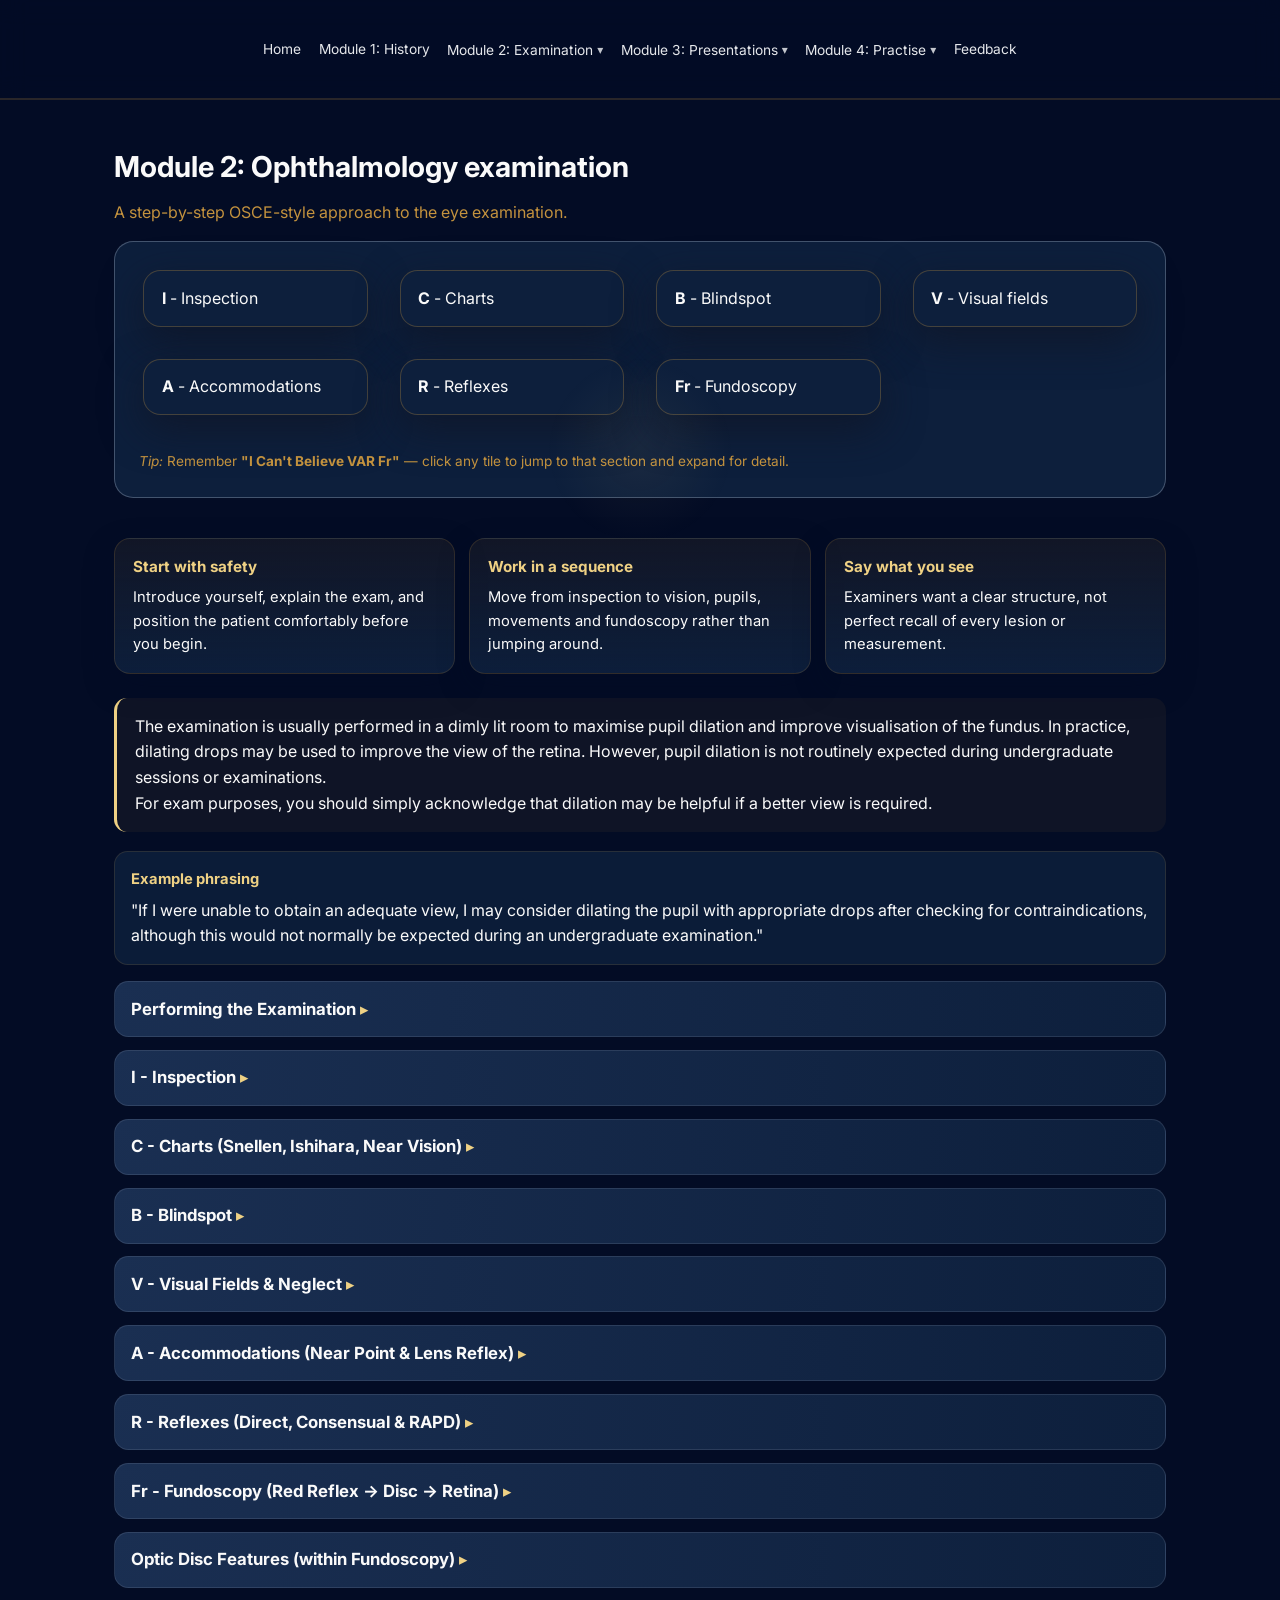
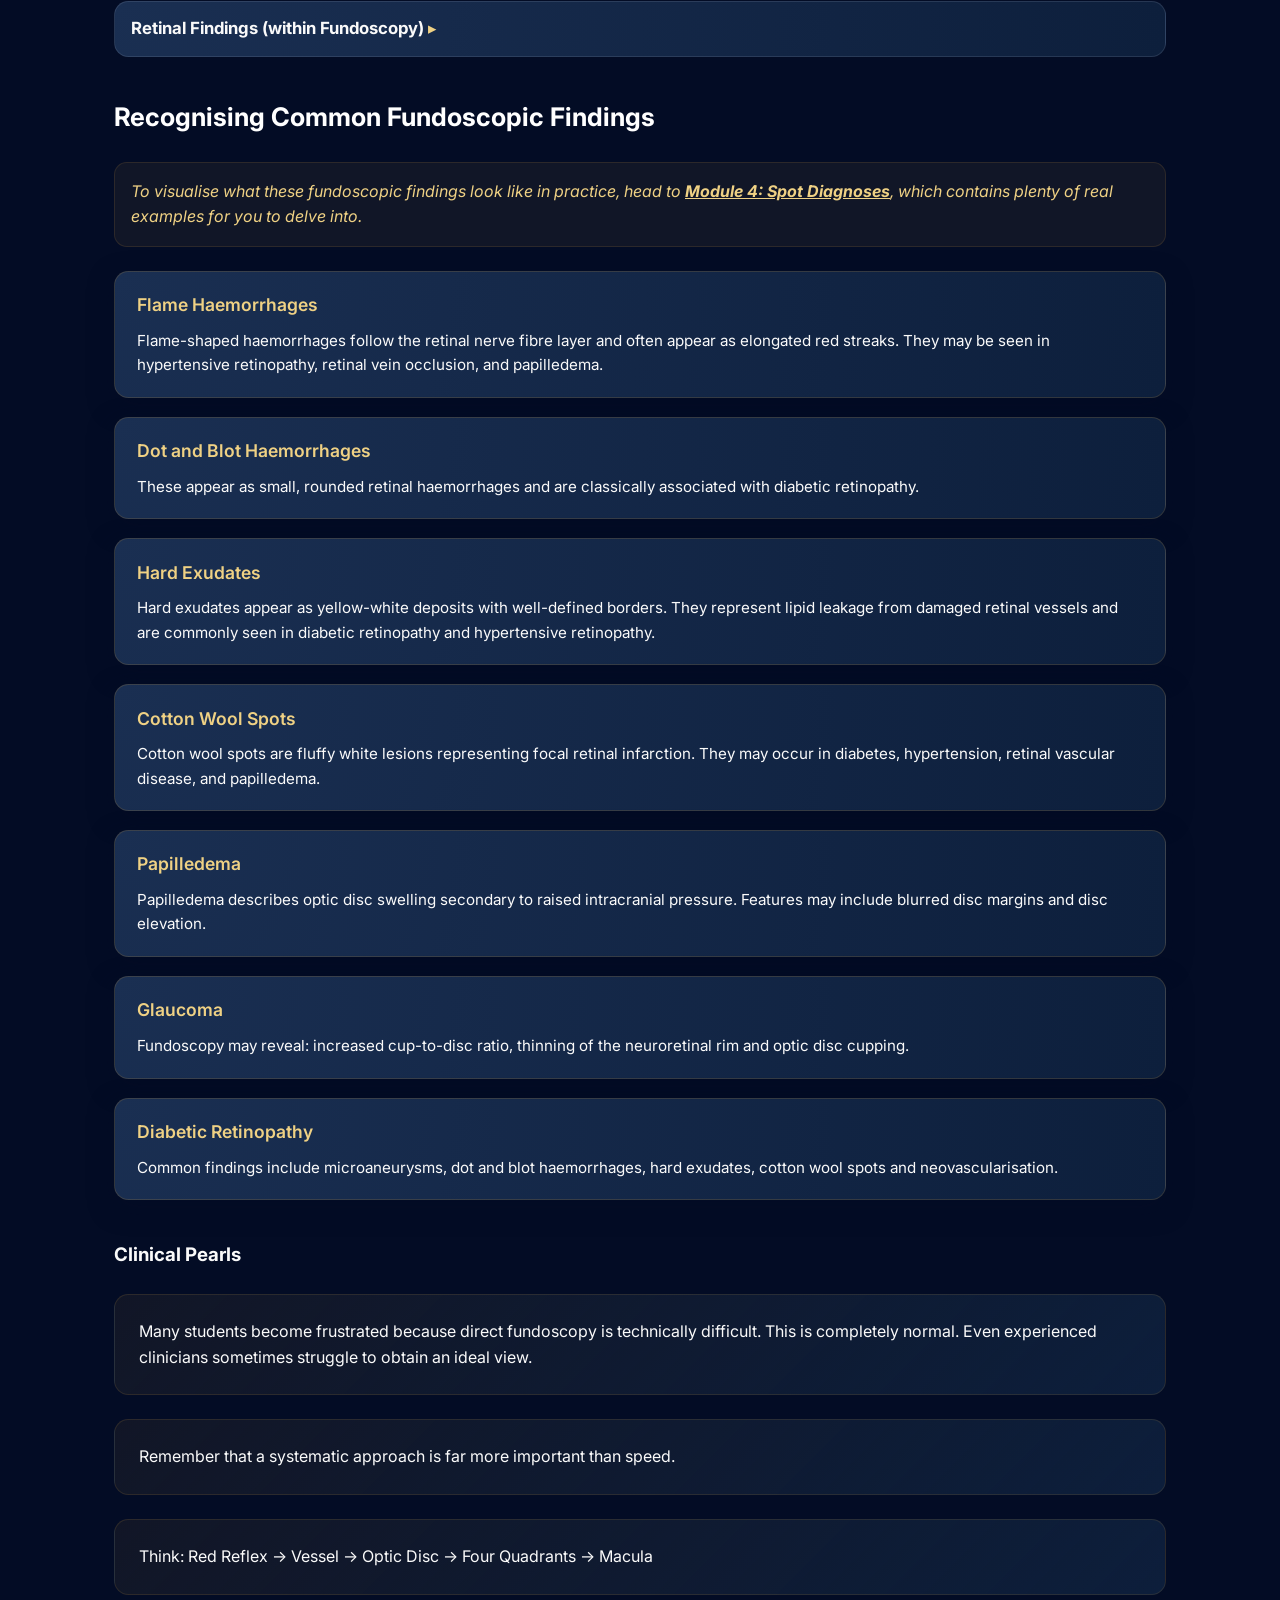
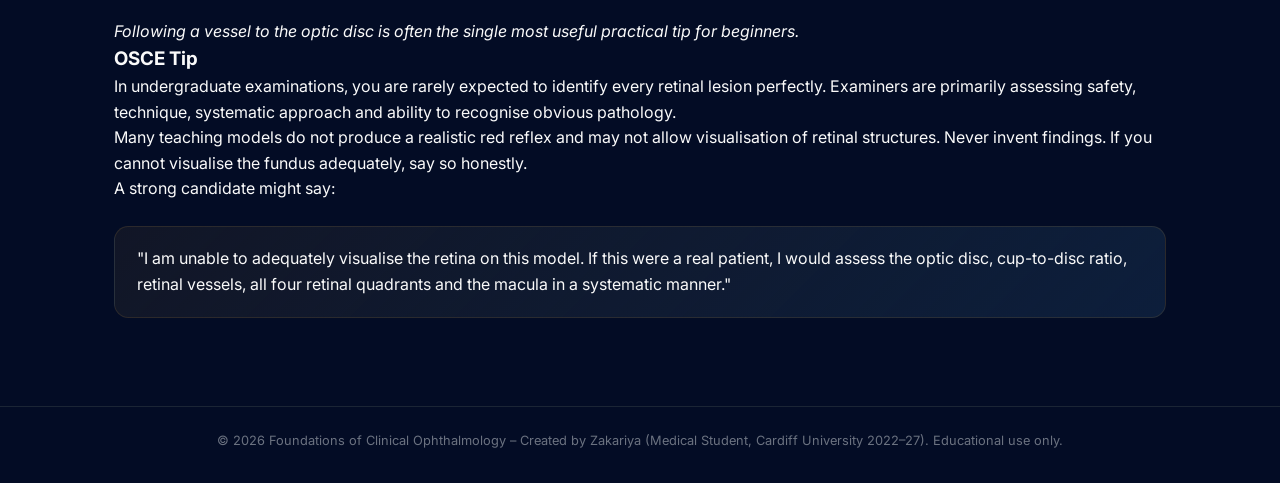
==== module2-exam.html @ b59495ae "Update website" ====
<!DOCTYPE html>
<html lang="en">
<head>
  <meta charset="UTF-8" />
  <meta name="viewport" content="width=device-width, initial-scale=1.0" />
  <title>Module 2: Examination</title>
  <link rel="stylesheet" href="style.css" />
  <link rel="preconnect" href="https://fonts.googleapis.com">
  <link rel="preconnect" href="https://fonts.gstatic.com" crossorigin>
  <link href="https://fonts.googleapis.com/css2?family=Inter:wght@300;400;600;700&family=Playfair+Display:wght@600;700&display=swap" rel="stylesheet">
</head>
<body data-progress-module="exam">
  <header class="top-nav">
    <a class="logo" href="index.html">
      <img src="Images/logo.png" alt="OphthoLearn Logo">
      <span class="logo-text">The Clinical Foundations of Ophthalmology</span>
    </a>
    <nav class="primary-nav" aria-label="Primary">
      <a class="nav-link" href="index.html">Home</a>
      <a class="nav-link" href="module1-history.html">Module 1: History</a>
      <div class="nav-item dropdown">
        <a class="nav-link" href="module2-exam.html">Module 2: Examination <span class="nav-caret">▾</span></a>
        <div class="dropdown-menu" role="menu">
          <a class="dropdown-link" href="module2-exam.html">Eye examination overview</a>
          <a class="dropdown-link" href="module2-mock.html">Mock station</a>
          <a class="dropdown-link" href="module2-fundoscopy.html">How to use fundoscopy</a>
        </div>
      </div>
      <div class="nav-item dropdown">
        <a class="nav-link" href="module3-common.html">Module 3: Presentations <span class="nav-caret">▾</span></a>
        <div class="dropdown-menu" role="menu">
          <a class="dropdown-link" href="module3-common.html">Common conditions</a>
          <a class="dropdown-link" href="module3-emergency.html">Emergency conditions</a>
        </div>
      </div>
      <div class="nav-item dropdown dropdown-right">
        <a class="nav-link" href="module4-spot.html">Module 4: Practise <span class="nav-caret">▾</span></a>
        <div class="dropdown-menu" role="menu">
          <a class="dropdown-link" href="module4-spot.html">Spot diagnosis</a>
          <a class="dropdown-link" href="module4-sba.html">SBA questions</a>
        </div>
      </div>
      <a class="nav-link" href="feedback.html">Feedback</a>
    </nav>
  </header>
  <main>
    <section class="section" id="module2-exam">
      <h2>Module 2: Ophthalmology examination</h2>
      <p class="section-intro">A step-by-step OSCE-style approach to the eye examination.</p>
      <div class="module-viewer">
        <div class="card-grid">
          <a class="module-tab" href="#inspection"><strong>I</strong> - Inspection</a>
          <a class="module-tab" href="#charts"><strong>C</strong> - Charts</a>
          <a class="module-tab" href="#blindspot"><strong>B</strong> - Blindspot</a>
          <a class="module-tab" href="#visual-fields"><strong>V</strong> - Visual fields</a>
          <a class="module-tab" href="#accommodations"><strong>A</strong> - Accommodations</a>
          <a class="module-tab" href="#reflexes"><strong>R</strong> - Reflexes</a>
          <a class="module-tab" href="#fundoscopy"><strong>Fr</strong> - Fundoscopy</a>
        </div>
        <p class="small-note"><em>Tip:</em> Remember <strong>"I Can't Believe VAR Fr"</strong> — click any tile to jump to that section and expand for detail.</p>
      </div>
      <article class="exam-detailed">
        <div class="exam-summary-grid">
          <div class="exam-summary-card">
            <h4>Start with safety</h4>
            <p>Introduce yourself, explain the exam, and position the patient comfortably before you begin.</p>
          </div>
          <div class="exam-summary-card">
            <h4>Work in a sequence</h4>
            <p>Move from inspection to vision, pupils, movements and fundoscopy rather than jumping around.</p>
          </div>
          <div class="exam-summary-card">
            <h4>Say what you see</h4>
            <p>Examiners want a clear structure, not perfect recall of every lesion or measurement.</p>
          </div>
        </div>

        <div class="exam-lead">
          <p>The examination is usually performed in a dimly lit room to maximise pupil dilation and improve visualisation of the fundus. In practice, dilating drops may be used to improve the view of the retina. However, pupil dilation is not routinely expected during undergraduate sessions or examinations.</p>
          <p>For exam purposes, you should simply acknowledge that dilation may be helpful if a better view is required.</p>
        </div>

        <div class="exam-callout">
          <h4>Example phrasing</h4>
        <blockquote>"If I were unable to obtain an adequate view, I may consider dilating the pupil with appropriate drops after checking for contraindications, although this would not normally be expected during an undergraduate examination."</blockquote>
        </div>

        <div id="performing" class="accordion-item">
          <div class="accordion-header"><h3>Performing the Examination <span class="accordion-icon">▸</span></h3></div>
          <div class="accordion-body">
            <div class="exam-callout">
              <h4>Positioning</h4>
              <p>When examining the patient's right eye, hold the ophthalmoscope in your right hand and look through it using your right eye. Likewise, when examining the patient's left eye, use your left hand and left eye. Set lens to 0.</p>
            </div>
            <p>Begin by asking the patient to look at a distant target behind you and keep their gaze fixed there throughout the examination. Explain that you will place your thumb on their eyebrow so you do not bump into one another. Approach at arm's distance, at a 15 degree angle from the patient's temporal side.</p>
            <div class="exam-callout">
              <h4>Finding the fundus</h4>
              <p>Initially, identify the red reflex and move slowly towards the eye while maintaining it.</p>
            </div>
            <p>Note that on many models the red reflex is not visible, but often examiners will ask you to continue as if it has been found.</p>
            <ul>
              <li>Identify a retinal vessel first, rather than searching randomly.</li>
              <li>Follow the vessel back until you reach the optic disc.</li>
              <li>Use the vessel as a guide to keep the examination systematic.</li>
            </ul>
          </div>
        </div>

        <div id="inspection" class="accordion-item">
          <div class="accordion-header"><h3><strong>I</strong> - Inspection <span class="accordion-icon">▸</span></h3></div>
          <div class="accordion-body">
            <p>Careful external inspection often gives immediate diagnostic clues. Record laterality and whether findings are acute or chronic.</p>
            <div class="exam-callout">
              <h4>Look for</h4>
              <ul>
                <li>Ptosis or asymmetry of the lids</li>
                <li>Red eye or circumlimbal injection</li>
                <li>Discharge, crusting or lid margin inflammation</li>
              </ul>
            </div>
            <ul>
              <li><strong>Ptosis:</strong> asymmetric lid droop — consider CN III palsy, myasthenia gravis (fatigable ptosis), or involutional/aponeurotic causes.</li>
              <li><strong>Red eye / injection:</strong> diffuse conjunctival injection suggests conjunctivitis; a ciliary flush or perilimbal injection points to keratitis or anterior uveitis.</li>
              <li><strong>Discharge & crusting:</strong> mucopurulent discharge commonly accompanies bacterial conjunctivitis; lash crusting and lid margin inflammation suggest blepharitis.</li>
              <li><strong>Proptosis or globe prominence:</strong> thyroid eye disease, orbital cellulitis, or orbital masses; assess for restriction of eye movements.</li>
              <li><strong>Periorbital swelling / erythema:</strong> differentiate preseptal (localised, lids only) from orbital cellulitis (pain, proptosis, ophthalmoplegia, systemic features).</li>
              <li><strong>Lid lesions:</strong> stye (hordeolum), chalazion, ectropion/entropion, lid tumours — note location, tenderness, and fluctuation.</li>
              <li><strong>Other external signs:</strong> corneal opacity, corneal ulceration (look for focal whitening), entropion causing lashes rubbing the cornea.</li>
            </ul>
            <p><em>Tip:</em> Inspect with good lighting and ask the patient to look in primary gaze and in the direction of suspected abnormality. Photograph external findings if useful for referral.</p>
          </div>
        </div>

        <div id="charts" class="accordion-item">
          <div class="accordion-header"><h3><strong>C</strong> - Charts (Snellen, Ishihara, Near Vision) <span class="accordion-icon">▸</span></h3></div>
          <div class="accordion-body">
            <p><strong>Snellen Chart (distance acuity):</strong> Test each eye separately with habitual correction first, then without if needed. Record the line read (e.g., 6/6, 6/12) and note if a pinhole improves vision.</p>
            <div class="exam-callout">
              <h4>What to document</h4>
              <p>Line read, use of glasses, pinhole response and any severe vision loss terms such as count fingers or hand movement.</p>
            </div>
            <ul>
              <li>Use pinhole to distinguish refractive error from pathological causes; improvement suggests refractive problem.</li>
              <li>Document clearly: count fingers, hand motion, or perception of light (PL) for severe vision loss.</li>
            </ul>
            <p><strong>Ishihara Cards (colour vision):</strong> Brief screening test for red-green colour blindness. Patient reads numbers in colour plates.</p>
            <p><strong>Near Vision (newspaper / Jaeger chart):</strong> Test with patient's reading glasses if worn. Offer a newspaper or dedicated near vision card. Record the smallest line clearly read.</p>
            <p><em>Tip:</em> Always state which correction was used. Document acuity for both corrected and uncorrected vision if significantly different.</p>
          </div>
        </div>

        <div id="blindspot" class="accordion-item">
          <div class="accordion-header"><h3><strong>B</strong> - Blindspot <span class="accordion-icon">▸</span></h3></div>
          <div class="accordion-body">
            <p>Optional detailed mapping. Most exams do not require formal blindspot assessment; visual field confrontation is usually sufficient.</p>
          </div>
        </div>

        <div id="visual-fields" class="accordion-item">
          <div class="accordion-header"><h3><strong>V</strong> - Visual Fields & Neglect <span class="accordion-icon">▸</span></h3></div>
          <div class="accordion-body">
            <p>Confrontation testing screens for peripheral field defects. Compare each quadrant between your field and the patient's, asking them to count fingers or describe movement in each area.</p>
            <ul>
              <li>Test all four quadrants (superior/inferior × nasal/temporal).</li>
              <li>Screen for hemianopia (loss of one half of field), quadrantanopia, and central field defects.</li>
              <li>Assess for neglect: patient may fail to acknowledge stimuli on one side despite intact field.</li>
            </ul>
            <p><em>Tip:</em> Use your own visual field as reference; move your examining finger slowly into the patient's field from the periphery and ask when they first see movement.</p>
          </div>
        </div>

        <div id="accommodations" class="accordion-item">
          <div class="accordion-header"><h3><strong>A</strong> - Accommodations (Near Point & Lens Reflex) <span class="accordion-icon">▸</span></h3></div>
          <div class="accordion-body">
            <p>Test the patient's ability to focus on near objects (accommodation) and observe for associated pupil constriction and convergence.</p>
            <ul>
              <li>Ask patient to focus on your finger held at arm's length, then bring it slowly to the nose (~15 cm).</li>
              <li>Look for pupil constriction (normal) and inward eye movement (convergence).</li>
              <li>Loss of accommodation with preserved direct pupil response suggests Adie syndrome or diabetic neuropathy.</li>
            </ul>
            <p><em>Tip:</em> Accommodative amplitude decreases with age (presbyopia). This test is less critical in brief OSCE exams but worth mentioning for complete CN II/III assessment.</p>
          </div>
        </div>

        <div id="reflexes" class="accordion-item">
          <div class="accordion-header"><h3><strong>R</strong> - Reflexes (Direct, Consensual & RAPD) <span class="accordion-icon">▸</span></h3></div>
          <div class="accordion-body">
            <p>Inspect pupil size, symmetry, shape and reactivity in room light and dim conditions. Perform direct, consensual and swinging light tests (RAPD assessment).</p>
            <ul>
              <li><strong>Direct reflex:</strong> shine light into one eye; observe pupil constriction in that eye.</li>
              <li><strong>Consensual reflex:</strong> light in one eye causes pupil constriction in the other eye.</li>
              <li><strong>RAPD (swinging flashlight test):</strong> indicates asymmetric afferent pathway function (optic nerve or severe retinal disease on the affected side); the affected pupil dilates paradoxically when light swings to it.</li>
              <li><strong>Anisocoria:</strong> note whether asymmetry is greater in light or dark — helps differentiate parasympathetic vs sympathetic causes.</li>
            </ul>
            <p><em>Tip:</em> Perform RAPD assessment in a slightly dim room with a bright light source; a true RAPD is a critical red flag.</p>
          </div>
        </div>

        <div id="fundoscopy" class="accordion-item">
          <div class="accordion-header"><h3><strong>Fr</strong> - Fundoscopy (Red Reflex → Disc → Retina) <span class="accordion-icon">▸</span></h3></div>
          <div class="accordion-body">
            <p><strong>Red Reflex:</strong> The first step of fundoscopy. Shine the ophthalmoscope light at the pupil from arm's length (~30 cm away). Look for a bright red/orange reflex in both eyes. Absence or dimness suggests media opacity (cataract, corneal scar, vitreous haemorrhage) or retinal detachment.</p>
            <div class="exam-callout">
              <h4>Quick sequence</h4>
              <p>Red reflex, vessel, disc, macula and then the four retinal quadrants.</p>
            </div>
            <p>Once the red reflex is confirmed, slowly approach the eye and begin your systematic examination:</p>
            <ul>
              <li>Use your right eye to examine the patient's right eye (right hand with scope); left eye for left eye.</li>
              <li>Start at lens 0 and adjust as needed to focus the image.</li>
              <li>Follow a retinal vessel towards the optic disc — this is often easier than searching randomly.</li>
              <li>Systematically assess the disc, macula, and four retinal quadrants.</li>
            </ul>
            <p><em>Tip:</em> If you cannot visualise the fundus adequately, say so honestly — this is better than inventing findings.</p>
          </div>
        </div>

        <div id="optic-disc-detail" class="accordion-item">
          <div class="accordion-header"><h3>Optic Disc Features (within Fundoscopy) <span class="accordion-icon">▸</span></h3></div>
          <div class="accordion-body">
            <p>Please refer to the <a href="module2-fundoscopy.html" style="color: #efd184; text-decoration: underline;"><strong>How to use fundoscopy</strong></a> section for detailed information on assessing optic disc features including colour, margins, cup-to-disc ratio, swelling, and haemorrhages.</p>
          </div>
        </div>

        <div id="retina-detail" class="accordion-item">
          <div class="accordion-header"><h3>Retinal Findings (within Fundoscopy) <span class="accordion-icon">▸</span></h3></div>
          <div class="accordion-body">
            <p>Please refer to the <a href="module2-fundoscopy.html" style="color: #efd184; text-decoration: underline;"><strong>How to use fundoscopy</strong></a> section for detailed information on systematically assessing the four retinal quadrants and identifying retinal pathology including haemorrhages, exudates, cotton wool spots, and other findings.</p>
          </div>
        </div>



        <section class="findings-section">
          <h3>Recognising Common Fundoscopic Findings</h3>
          <p style="background: rgba(195, 146, 62, 0.08); border: 1px solid rgba(195, 146, 62, 0.15); border-radius: 0.8rem; padding: 1rem; margin-bottom: 1.5rem; color: #efd184; font-style: italic;">To visualise what these fundoscopic findings look like in practice, head to <a href="module4-spot.html" style="color: #efd184; text-decoration: underline;"><strong>Module 4: Spot Diagnoses</strong></a>, which contains plenty of real examples for you to delve into.</p>
          <div class="finding-item">
            <h4>Flame Haemorrhages</h4>
            <p>Flame-shaped haemorrhages follow the retinal nerve fibre layer and often appear as elongated red streaks. They may be seen in hypertensive retinopathy, retinal vein occlusion, and papilledema.</p>
          </div>

          <div class="finding-item">
            <h4>Dot and Blot Haemorrhages</h4>
            <p>These appear as small, rounded retinal haemorrhages and are classically associated with diabetic retinopathy.</p>
          </div>

          <div class="finding-item">
            <h4>Hard Exudates</h4>
            <p>Hard exudates appear as yellow-white deposits with well-defined borders. They represent lipid leakage from damaged retinal vessels and are commonly seen in diabetic retinopathy and hypertensive retinopathy.</p>
          </div>

          <div class="finding-item">
            <h4>Cotton Wool Spots</h4>
            <p>Cotton wool spots are fluffy white lesions representing focal retinal infarction. They may occur in diabetes, hypertension, retinal vascular disease, and papilledema.</p>
          </div>

          <div class="finding-item">
            <h4>Papilledema</h4>
            <p>Papilledema describes optic disc swelling secondary to raised intracranial pressure. Features may include blurred disc margins and disc elevation.</p>
          </div>

          <div class="finding-item">
            <h4>Glaucoma</h4>
            <p>Fundoscopy may reveal: increased cup-to-disc ratio, thinning of the neuroretinal rim and optic disc cupping.</p>
          </div>

          <div class="finding-item">
            <h4>Diabetic Retinopathy</h4>
            <p>Common findings include microaneurysms, dot and blot haemorrhages, hard exudates, cotton wool spots and neovascularisation.</p>
          </div>
        </section>

        <h3>Clinical Pearls</h3>
        <p>Many students become frustrated because direct fundoscopy is technically difficult. This is completely normal. Even experienced clinicians sometimes struggle to obtain an ideal view.</p>
        <p>Remember that a systematic approach is far more important than speed.</p>
        <p>Think: Red Reflex → Vessel → Optic Disc → Four Quadrants → Macula</p>
        <p><em>Following a vessel to the optic disc is often the single most useful practical tip for beginners.</em></p>

        <h3>OSCE Tip</h3>
        <p>In undergraduate examinations, you are rarely expected to identify every retinal lesion perfectly. Examiners are primarily assessing safety, technique, systematic approach and ability to recognise obvious pathology.</p>
        <p>Many teaching models do not produce a realistic red reflex and may not allow visualisation of retinal structures. Never invent findings. If you cannot visualise the fundus adequately, say so honestly.</p>
        <p>A strong candidate might say:</p>
        <blockquote>"I am unable to adequately visualise the retina on this model. If this were a real patient, I would assess the optic disc, cup-to-disc ratio, retinal vessels, all four retinal quadrants and the macula in a systematic manner."</blockquote>
      </article>
    </section>
  </main>
  <footer class="footer">
    <p>&copy; <span id="year"></span> Foundations of Clinical Ophthalmology – Created by Zakariya (Medical Student, Cardiff University 2022–27). Educational use only.</p>
  </footer>
  <script src="script.js"></script>
</body>
</html>
---- style.css ----
/* CSS variables for theming */
:root {
  --bg: #030c25;
  --text-main: #fafafa;
  --text-muted: #c3923e;
  --surface: #0d1f3c;
  --surface-alt: #1a2f52;
  --border-subtle: rgba(195, 146, 62, 0.15);
  --border-strong: rgba(195, 146, 62, 0.3);
  --accent: #c3923e;
  --accent-soft: #efd184;
  --accent-rgb: 195, 146, 62;
  --accent-soft-rgb: 239, 209, 132;
  --accent2: #bb8e47;
  --shadow-strong: 0 24px 60px rgba(3, 12, 37, 0.8);
}

/* Smooth scroll for nav links */
html {
  scroll-behavior: smooth;
}

/* Global styles */
* {
  box-sizing: border-box;
  margin: 0;
  padding: 0;
}

body {
  font-family: 'Inter', system-ui, -apple-system, BlinkMacSystemFont, sans-serif;
  background: var(--bg);
  color: var(--text-main);
  line-height: 1.6;
  transition: background-color 0.3s ease, color 0.3s ease;
}

/* Homepage full-screen background video */
body.home-page {
  position: relative;
  min-height: 100vh;
  background: #030c25;
}

.home-video-bg {
  position: fixed;
  inset: 0;
  width: 100%;
  height: 100%;
  object-fit: cover;
  pointer-events: none;
  z-index: 0;
}

.home-video-overlay {
  position: fixed;
  inset: 0;
  pointer-events: none;
  background: linear-gradient(180deg, rgba(3, 12, 37, 0.7) 0%, rgba(3, 12, 37, 0.78) 50%, rgba(3, 12, 37, 0.9) 100%);
  z-index: 1;
}

body.home-page main,
body.home-page .footer {
  position: relative;
  z-index: 2;
}

/* Layout */
main {
  max-width: 1100px;
  margin: 92px auto 24px;
  padding: 0 1.5rem 2.5rem;
  min-height: calc(100vh - 200px);
}

section.section h2 {
  margin-top: 12rem;
  margin-bottom: 0.6rem;
}

.hero h1 {
  margin-top: 6rem;
}

/* Per-page heading adjustments and fixed-header anchor offset
   Reduce top spacing slightly for Modules 1, 2 and 4 so headings
   sit more consistently, and ensure in-page links scroll below the
   fixed header using scroll-margin-top. */
#module1-history,
#module2-fundoscopy,
#module2-exam,
#module3-common,
#module3-emergency,
#module4-spot,
#module4-sba,
#module4-resources {
  scroll-margin-top: 120px;
}

#module3-common,
#module3-emergency {
  scroll-margin-top: 145px;
}

#module1-history h2,
#module2-fundoscopy h2,
#module2-exam h2,
#module3-common h2,
#module3-emergency h2,
#module4-spot h2,
#module4-sba h2,
#module4-resources h2 {
  margin-top: 9rem;
}

#module4-spot h2 {
  margin-top: 10.5rem;
}

#module3-common h2,
#module3-emergency h2 {
  margin-top: 9.5rem;
}

/* Top navigation */
.top-nav {
  position: fixed;
  top: 0;
  left: 0;
  right: 0;
  min-height: 100px;
  background: rgba(3, 12, 37, 0.95);
  backdrop-filter: blur(12px);
  border-bottom: 2px solid rgba(195, 146, 62, 0.2);
  display: flex;
  align-items: center;
  justify-content: center;
  padding: 0 1.5rem;
  z-index: 10;
}

.top-nav .logo {
  display: none;
}

/* Keep the nav content on Home, but remove the visible top band */
body.home-page .top-nav {
  background: transparent;
  backdrop-filter: none;
  border-bottom: none;
}

.logo {
  display: flex;
  align-items: center;
  gap: 0.8rem;
  text-decoration: none;
  max-width: 44vw;
  overflow: hidden;
}

.logo img {
  height: 120px;
  width: auto;
  object-fit: contain;
  transition: filter 0.3s ease;
}

.logo-text {
  font-family: "Playfair Display", "Inter", system-ui, -apple-system, BlinkMacSystemFont, sans-serif;
  font-weight: 700;
  letter-spacing: 0.02em;
  text-transform: none;
  font-size: 1.45rem;
  color: #fafafa;
  text-overflow: ellipsis;
  white-space: nowrap;
}

.page-image {
  width: 100%;
  height: auto;
  display: block;
  object-fit: contain;
}

.image-grid {
  display: grid;
  grid-template-columns: repeat(auto-fit, minmax(220px, 1fr));
  gap: 1rem;
  margin-top: 1.1rem;
}

.image-card {
  background: var(--surface);
  border: 1px solid var(--border-strong);
  border-radius: 1.1rem;
  padding: 0.85rem;
  box-shadow: var(--shadow-strong);
}

.image-card img {
  width: 100%;
  height: auto;
  display: block;
  object-fit: contain;
  border-radius: 0.85rem;
}

.image-card figcaption {
  margin-top: 0.65rem;
  font-size: 0.92rem;
  color: var(--text-muted);
}

.logo:hover img {
  filter: brightness(1.1);
}

.logo:focus-visible {
  outline: 2px solid rgba(195, 146, 62, 0.8);
  outline-offset: 3px;
  border-radius: 0.6rem;
}

.primary-nav {
  display: flex;
  align-items: center;
  gap: 0.2rem;
  justify-content: center;
}

.nav-item {
  position: relative;
}

.nav-link {
  font-size: 0.86rem;
  color: #e5e7eb;
  text-decoration: none;
  position: relative;
  padding: 0.35rem 0.45rem;
  border-radius: 0.6rem;
  white-space: nowrap;
}

.nav-link::after {
  content: none;
}

.nav-link:hover::after {
  width: 0;
}

.nav-caret {
  font-size: 0.75rem;
  opacity: 0.85;
}

.dropdown-menu {
  display: none;
  position: absolute;
  top: 100%;
  left: 0;
  min-width: 260px;
  max-width: min(360px, calc(100vw - 24px));
  padding: 0.65rem 0.4rem 0.4rem;
  border-radius: 0.9rem;
  border: 1px solid rgba(195, 146, 62, 0.2);
  background: rgba(13, 31, 60, 0.98);
  box-shadow: var(--shadow-strong);
  z-index: 20;
}

.dropdown-right .dropdown-menu {
  left: auto;
  right: 0;
}

.dropdown-menu::before {
  content: "";
  position: absolute;
  top: -10px;
  left: 0;
  right: 0;
  height: 10px;
}

.nav-item.dropdown:hover .dropdown-menu,
.nav-item.dropdown:focus-within .dropdown-menu {
  display: block;
}

.dropdown-link {
  display: block;
  padding: 0.55rem 0.65rem;
  border-radius: 0.7rem;
  color: #e5e7eb;
  text-decoration: none;
  font-size: 0.9rem;
  white-space: normal;
}

.dropdown-link:hover {
  background: rgba(195, 146, 62, 0.15);
  color: #efd184;
}

/* Hero section */
.hero {
  margin-top: 4rem;
  display: grid;
  grid-template-columns: 1fr;
  gap: 2rem;
  align-items: stretch;
}

.hero-text {
  max-width: 780px;
  margin: 0 auto;
  text-align: center;
  padding-top: 1.75rem;
}

.hero-text h1 {
  font-family: "Playfair Display", "Inter", system-ui, -apple-system, BlinkMacSystemFont, sans-serif;
  font-size: 3rem;
  line-height: 1.1;
  margin-bottom: 1rem;
  font-weight: 700;
  letter-spacing: -0.015em;
  color: #ffffff;
}

.hero-text p {
  color: var(--text-muted);
  margin-bottom: 1.2rem;
}

/* spacing around hero button */
.hero-text .primary-btn {
  margin-top: 1rem;
  margin-bottom: 1rem;
}

.hero-cta {
  padding: 0.95rem 2.2rem;
  font-size: 1.08rem;
  font-weight: 700;
  letter-spacing: 0.015em;
  background: linear-gradient(135deg, #c3923e, #bb8e47);
  box-shadow: 0 20px 56px rgba(195, 146, 62, 0.4);
  color: #030c25;
}

.hero-cta:hover {
  transform: translateY(-2px);
  box-shadow: 0 28px 70px rgba(195, 146, 62, 0.5);
  background: linear-gradient(135deg, #efd184, #c3923e);
}

.hero-cta:active {
  transform: scale(0.98);
}

.small-note {
  font-size: 0.85rem;
  color: var(--text-muted);
}

.hero-card {
  background: radial-gradient(circle at top left, var(--surface-alt), var(--surface));
  border-radius: 1.5rem;
  padding: 1.5rem;
  border: 1px solid var(--border-subtle);
  box-shadow: var(--shadow-strong);
  transition: background-color 0.3s ease, border-color 0.3s ease, box-shadow 0.3s ease;
}

.hero-card h2 {
  font-size: 1.3rem;
  margin-bottom: 0.75rem;
}

.hero-card ul {
  list-style: disc;
  padding-left: 1.2rem;
  color: var(--text-main);
}

.history-hero {
  display: grid;
  grid-template-columns: 1fr;
  gap: 1rem;
  margin-top: 1.25rem;
}

.history-hero-card.history-highlight {
  grid-column: 1 / -1;
}

.history-hero-card,
.history-card {
  background: radial-gradient(circle at top left, var(--surface-alt), var(--surface));
  border: 1px solid var(--border-strong);
  border-radius: 1.1rem;
  padding: 1.1rem 1.2rem;
  box-shadow: var(--shadow-strong);
}

.history-highlight {
  background: linear-gradient(135deg, rgba(195, 146, 62, 0.18), rgba(13, 31, 60, 0.96));
}

/* Animations for engaging scrolling experience */
@keyframes fadeInUp {
  from {
    opacity: 0;
    transform: translateY(16px);
  }
  to {
    opacity: 1;
    transform: translateY(0);
  }
}

.history-grid {
  display: grid;
  grid-template-columns: 1fr;
  gap: 1rem;
  margin-top: 1rem;
}

.history-card {
  animation: fadeInUp 0.6s ease-out forwards;
  opacity: 0;
}

.history-card:nth-child(1) { animation-delay: 0.1s; }
.history-card:nth-child(2) { animation-delay: 0.2s; }
.history-card:nth-child(3) { animation-delay: 0.3s; }
.history-card:nth-child(4) { animation-delay: 0.4s; }
.history-card:nth-child(5) { animation-delay: 0.5s; }
.history-card:nth-child(6) { animation-delay: 0.6s; }
.history-card:nth-child(7) { animation-delay: 0.7s; }
.history-card:nth-child(8) { animation-delay: 0.8s; }
.history-card:nth-child(9) { animation-delay: 0.9s; }
.history-card:nth-child(10) { animation-delay: 1s; }

.history-hero-card {
  animation: fadeInUp 0.6s ease-out forwards;
}

.history-card h3,
.history-hero-card h3 {
  margin-bottom: 0.6rem;
}

.history-kicker {
  text-transform: uppercase;
  letter-spacing: 0.12em;
  font-size: 0.75rem;
  color: var(--accent-soft);
  margin-bottom: 0.5rem;
}

.history-card ul,
.history-hero-card ul {
  margin: 0.6rem 0 0.75rem 1.2rem;
}

.history-card li,
.history-hero-card li {
  margin-bottom: 0.4rem;
}

.history-card blockquote,
.history-hero-card blockquote {
  margin: 0.85rem 0;
  padding: 0.8rem 0.95rem;
  border-left: 3px solid var(--accent-soft);
  background: rgba(195, 146, 62, 0.12);
  border-radius: 0.5rem;
  color: var(--text-main);
}

.history-card:hover,
.history-hero-card:hover {
  transform: translateY(-2px);
  box-shadow: 0 32px 80px rgba(3, 12, 37, 0.9);
  border-color: rgba(195, 146, 62, 0.4);
  transition: all 0.3s ease-out;
}

/* Steps summary tiles */
.steps-tiles {
  margin-top: 1rem;
}

.steps-tiles .step-link {
  display: inline-block;
  padding: 0.6rem 1rem;
  border-radius: 0.8rem;
  background: rgba(195, 146, 62, 0.06);
  color: var(--accent-soft);
  text-decoration: none;
  font-weight: 600;
  transition: transform 0.18s ease, box-shadow 0.18s ease, background 0.18s;
  border: 1px solid transparent;
}

.steps-tiles .step-link:hover,
.steps-tiles .step-link:focus {
  transform: translateY(-6px);
  box-shadow: 0 18px 40px rgba(3,12,37,0.5);
  background: linear-gradient(135deg, rgba(195,146,62,0.12), rgba(13,31,60,0.96));
  border-color: rgba(195,146,62,0.18);
}

.steps-tiles .step-link:active {
  transform: translateY(-2px) scale(0.995);
}

/* Ensure target sections account for fixed header */
.history-card[id] {
  scroll-margin-top: 120px;
}

/* Subtle cursor-follow glow effect (applies across the full viewport)
   Implemented as a fixed ::before overlay on the body so it appears on every page
   without altering page layout. z-index set below header (header z-index:10). */
body.interactive-hover::before {
  content: "";
  position: fixed;
  inset: 0;
  pointer-events: none;
  --mx: 50%;
  --my: 50%;
  background: radial-gradient(circle at var(--mx) var(--my), rgba(239,209,132,0.06), transparent 12%);
  transition: background-position 0.12s linear, background 0.25s ease;
  z-index: 9;
}

/* Slight lift for tiles when cursor is near - uses transform for performance */
.steps-tiles .step-link {
  will-change: transform, box-shadow;
}

.history-card-accent {
  background: linear-gradient(180deg, rgba(195, 146, 62, 0.12), rgba(13, 31, 60, 0.96));
}

.history-summary {
  margin-top: 1rem;
}

.history-summary ul {
  columns: 2;
  column-gap: 1.5rem;
}

/* Buttons */
.primary-btn,
.outline-btn {
  border-radius: 999px;
  padding: 0.7rem 1.4rem;
  font-size: 0.95rem;
  border: 1px solid transparent;
  cursor: pointer;
  transition: transform 0.05s ease-out, box-shadow 0.1s ease-out, background 0.2s, border-color 0.2s, color 0.2s;
}

.primary-btn {
  background: linear-gradient(120deg, rgba(195, 146, 62, 0.9), rgba(187, 142, 71, 0.9));
  color: #030c25;
  font-weight: 600;
  box-shadow: 0 12px 30px rgba(195, 146, 62, 0.35);
}

.primary-btn:hover {
  transform: translateY(-1px);
  box-shadow: 0 16px 40px rgba(195, 146, 62, 0.45);
  background: linear-gradient(120deg, rgba(239, 209, 132, 0.95), rgba(195, 146, 62, 0.95));
}

.primary-btn:active,
.outline-btn:active {
  transform: scale(0.97);
}

.outline-btn {
  background: transparent;
  color: #efd184;
  border-color: rgba(195, 146, 62, 0.6);
}

.outline-btn:hover {
  background: rgba(195, 146, 62, 0.15);
  color: #fafafa;
}

/* Generic sections */
.section {
  margin-top: 3.5rem;
  scroll-margin-top: 88px;
}

.section h2 {
  font-size: 1.8rem;
  margin-bottom: 1rem;
}

.section-intro {
  color: var(--text-muted);
  margin-bottom: 1rem;
}

.subsection-title {
  margin-top: 2rem;
}

/* Cards grid */
.card-grid {
  display: grid;
  grid-template-columns: repeat(auto-fit, minmax(230px, 1fr));
  gap: 1.5rem;
  margin-bottom: 2rem;
}

/* Module 2: exam layout tweaks */
.exam-detailed {
  margin-top: 2.5rem;
}

.exam-summary-grid {
  display: grid;
  grid-template-columns: repeat(auto-fit, minmax(180px, 1fr));
  gap: 0.9rem;
  margin: 1.25rem 0 1.5rem;
}

.exam-summary-card {
  background: linear-gradient(180deg, rgba(195, 146, 62, 0.08), rgba(13, 31, 60, 0.96));
  border: 1px solid rgba(195, 146, 62, 0.18);
  border-radius: 1rem;
  padding: 1rem 1.1rem;
  box-shadow: 0 12px 30px rgba(3, 12, 37, 0.35);
}

.exam-summary-card h4 {
  font-size: 0.95rem;
  margin-bottom: 0.45rem;
  color: #efd184;
}

.exam-summary-card p {
  margin: 0;
  color: var(--text-main);
  font-size: 0.92rem;
}

.exam-lead {
  background: rgba(195, 146, 62, 0.06);
  border-left: 3px solid var(--accent-soft);
  padding: 1rem 1.1rem;
  border-radius: 0.8rem;
  margin: 1rem 0 1.2rem;
}

.exam-callout {
  background: rgba(13, 31, 60, 0.88);
  border: 1px solid rgba(195, 146, 62, 0.16);
  border-radius: 0.85rem;
  padding: 0.95rem 1rem;
  margin: 0.9rem 0 1rem;
}

.exam-callout h4 {
  font-size: 0.92rem;
  margin-bottom: 0.4rem;
  color: var(--accent-soft);
}

.exam-callout p,
.exam-callout ul {
  margin-bottom: 0;
}

/* Emergency conditions page */
#module3-emergency .tab-panel > ul,
#module3-emergency .exam-callout ul {
  list-style: disc;
  list-style-position: outside;
  padding-left: 1.25rem;
  margin-top: 0.7rem;
  margin-bottom: 1rem;
}

#module3-emergency .tab-panel > ul li,
#module3-emergency .exam-callout ul li {
  margin-bottom: 0.45rem;
}

#module3-emergency .tab-panel > ul,
#module3-emergency .exam-callout ul {
  display: block;
}

.module-viewer ol {
  list-style: none;
  padding-left: 0;
  margin: 0 0 1rem 0;
}

.module-viewer .module-tab {
  display: inline-block;
  padding: 0.9rem 1.1rem;
  margin: 0.25rem;
}

.exam-detailed {
  margin-top: 2.5rem;
}

.exam-detailed > p:nth-of-type(-n+3),
.exam-detailed > blockquote:first-of-type {
  background: linear-gradient(135deg, rgba(195, 146, 62, 0.08), rgba(13, 31, 60, 0.98));
  border: 1px solid rgba(195, 146, 62, 0.15);
  border-radius: 0.9rem;
  padding: 1.5rem;
  margin-top: 1.5rem;
  margin-bottom: 1.5rem;
}

.exam-detailed > blockquote {
  margin: 1.5rem 0 !important;
  padding: 1.2rem 1.4rem !important;
}

.exam-detailed ul {
  padding-left: 1.2rem;
  list-style-position: outside;
}

.exam-detailed ul li {
  margin-bottom: 0.45rem;
}

/* Findings section styling */
.findings-section {
  margin-top: 2.5rem;
  margin-bottom: 2.5rem;
}

.findings-section h3 {
  font-size: 1.6rem;
  margin-bottom: 1.5rem;
  color: #ffffff;
}

.finding-item {
  background: radial-gradient(circle at top left, var(--surface-alt), var(--surface));
  border: 1px solid rgba(195, 146, 62, 0.2);
  border-radius: 0.9rem;
  padding: 1.2rem 1.4rem;
  margin-bottom: 1.2rem;
  box-shadow: 0 8px 24px rgba(3, 12, 37, 0.6);
  transition: transform 0.2s ease, box-shadow 0.2s ease, border-color 0.2s ease;
}

.finding-item:hover {
  transform: translateY(-1px);
  box-shadow: 0 12px 32px rgba(195, 146, 62, 0.15);
  border-color: rgba(195, 146, 62, 0.35);
}

.finding-item h4 {
  color: #efd184;
  margin-bottom: 0.6rem;
  font-size: 1.1rem;
  font-weight: 600;
}

.finding-item p {
  margin: 0;
  color: #fafafa;
  font-size: 0.95rem;
  line-height: 1.6;
}

/* Accordion for detailed exam steps */
.accordion-item {
  background: radial-gradient(circle at top left, var(--surface-alt), var(--surface));
  border: 1px solid rgba(148, 163, 184, 0.18);
  border-radius: 0.9rem;
  margin-bottom: 0.8rem;
  overflow: hidden;
}

.accordion-header {
  display: flex;
  align-items: center;
  justify-content: space-between;
  padding: 0.85rem 1rem;
  cursor: pointer;
}

.accordion-header h3 {
  margin: 0;
  font-size: 1.05rem;
}

.accordion-icon {
  font-size: 1.05rem;
  color: var(--accent-soft);
}

.accordion-body {
  padding: 0 1rem 1rem 1rem;
  display: none;
}

.exam-detailed .accordion-body p + p,
.exam-detailed .accordion-body p + ul,
.exam-detailed .accordion-body ul + p,
.exam-detailed .accordion-body ul + ul {
  margin-top: 0.9rem;
}

.exam-detailed .accordion-body p,
.exam-detailed .accordion-body ul {
  margin-bottom: 0.85rem;
}

.exam-detailed .accordion-body ul {
  padding-left: 1.2rem;
}

.exam-detailed .accordion-body li {
  margin-bottom: 0.45rem;
}

.accordion-item.open .accordion-body {
  display: block;
}

.accordion-item.open .accordion-header {
  border-bottom: 1px solid rgba(195,146,62,0.06);
}

.card {
  background: var(--surface);
  border-radius: 1.2rem;
  padding: 1.3rem;
  border: 1px solid var(--border-strong);
  box-shadow: 0 14px 40px rgba(15, 23, 42, 0.9);
  transition: box-shadow 0.2s ease, transform 0.1s ease, background-color 0.3s ease, border-color 0.3s ease;
}

.card h3 {
  margin-bottom: 0.5rem;
}

.card p {
  color: var(--text-muted);
  margin-bottom: 1rem;
}

/* Landing-page module tabs */
.module-tabs {
  margin-top: 1.25rem;
  display: grid;
  grid-template-columns: repeat(2, minmax(0, 1fr));
  gap: 0.9rem;
}

.module-tab {
  display: block;
  text-decoration: none;
  color: inherit;
  background: var(--surface);
  border: 1px solid var(--border-strong);
  border-radius: 1.1rem;
  padding: 1.5rem 1.6rem;
  box-shadow: 0 14px 40px rgba(15, 23, 42, 0.9);
  transition: box-shadow 0.2s ease, transform 0.1s ease, border-color 0.2s ease;
  text-align: left;
}

.module-tab:hover {
  transform: translateY(-1px);
  box-shadow: 0 20px 45px rgba(195, 146, 62, 0.3);
  border-color: rgba(239, 209, 132, 0.8);
}

.module-tab:focus-visible {
  outline: 2px solid rgba(195, 146, 62, 0.8);
  outline-offset: 3px;
}

.module-tab-title {
  display: block;
  font-weight: 700;
  font-size: 1.1rem;
}

.module-tab-desc {
  display: block;
  margin-top: 0.3rem;
  font-size: 0.95rem;
  color: var(--text-muted);
}

/* Glow hover effect */
.card:hover {
  transform: translateY(-2px);
  box-shadow: 0 20px 45px rgba(195, 146, 62, 0.3);
  border-color: rgba(239, 209, 132, 0.7);
}

/* Module viewer */
.module-viewer {
  background: var(--surface);
  border-radius: 1.2rem;
  border: 1px solid rgba(148, 163, 184, 0.4);
  padding: 1.5rem;
  transition: background-color 0.3s ease, border-color 0.3s ease;
}

.module-viewer h3 {
  margin-bottom: 0.75rem;
}

/* Fundoscopy: feature cards for ophthalmoscope controls */
.fundoscope-section {
  display: grid;
  grid-template-columns: repeat(auto-fit, minmax(240px, 1fr));
  gap: 1rem;
  margin-top: 1rem;
}

.fundoscope-feature {
  background: radial-gradient(circle at top left, var(--surface-alt), var(--surface));
  border: 1px solid rgba(148, 163, 184, 0.12);
  border-radius: 0.8rem;
  padding: 1rem;
  box-shadow: 0 10px 28px rgba(3,12,37,0.6);
}

.fundoscope-feature h4 {
  margin: 0 0 0.5rem 0;
  font-size: 1rem;
  color: var(--accent-soft);
}

.fundoscope-feature p { margin: 0 0 0.55rem 0; color: var(--text-main); font-size: 0.95rem; line-height:1.5 }

.fundoscope-feature.tips ol { margin: 0.25rem 0 0 1.1rem; padding: 0 }

.fundoscope-feature.takeaway { border: 1px solid rgba(195,146,62,0.12); background: linear-gradient(180deg, rgba(195,146,62,0.04), var(--surface)); }

.module-viewer .lead { color: var(--text-muted); margin-bottom: 0.75rem; }

/* Tabs (Module 3 conditions) */
.tabs {
  margin-top: 1rem;
}

.emergency-jump-grid {
  display: grid;
  grid-template-columns: repeat(auto-fit, minmax(150px, 1fr));
  gap: 0.65rem;
  margin: 1rem 0 1rem;
}

.emergency-jump-btn {
  display: flex;
  align-items: center;
  justify-content: flex-start;
  width: 100%;
  min-height: 2.2rem;
  padding: 0.35rem 0.55rem;
  border-radius: 999px;
  border: 1px solid rgba(148, 163, 184, 0.5);
  background: rgba(31, 41, 55, 0.55);
  color: #e5e7eb;
  font-size: 0.85rem;
  text-decoration: none;
  text-align: left;
  cursor: pointer;
  transition: background 0.2s ease, border-color 0.2s ease, transform 0.05s ease;
}

.emergency-jump-btn:hover {
  background: rgba(195, 146, 62, 0.18);
  border-color: rgba(239, 209, 132, 0.75);
}

.emergency-jump-btn[aria-current="true"] {
  background: linear-gradient(120deg, rgba(195, 146, 62, 0.2), rgba(187, 142, 71, 0.15));
  border-color: rgba(239, 209, 132, 0.9);
}

.emergency-jump-btn:focus-visible {
  outline: 2px solid rgba(195, 146, 62, 0.8);
  outline-offset: 3px;
}

.tab-select {
  display: block;
  width: 100%;
  max-width: 420px;
  margin: 0 0 1rem 0;
  padding: 0.8rem 1rem;
  border-radius: 0.85rem;
  border: 1px solid rgba(195, 146, 62, 0.4);
  background: rgba(13, 31, 60, 0.96);
  color: #fafafa;
  font: inherit;
  box-shadow: 0 10px 28px rgba(3, 12, 37, 0.45);
}

.tab-select:focus-visible {
  outline: 2px solid rgba(239, 209, 132, 0.9);
  outline-offset: 3px;
}

.tablist {
  display: flex;
  flex-wrap: wrap;
  gap: 0.55rem;
}

.tab-btn {
  appearance: none;
  border: 1px solid rgba(148, 163, 184, 0.5);
  background: rgba(31, 41, 55, 0.55);
  color: #e5e7eb;
  padding: 0.35rem 0.55rem;
  border-radius: 999px;
  cursor: pointer;
  font-size: 0.85rem;
  transition: background 0.2s ease, border-color 0.2s ease, transform 0.05s ease;
  text-align: left;
}

.tab-btn:hover {
  background: rgba(195, 146, 62, 0.18);
  border-color: rgba(239, 209, 132, 0.75);
}

.tab-btn[aria-selected="true"] {
  background: linear-gradient(120deg, rgba(195, 146, 62, 0.2), rgba(187, 142, 71, 0.15));
  border-color: rgba(239, 209, 132, 0.9);
}

.tab-btn:focus-visible {
  outline: 2px solid rgba(195, 146, 62, 0.8);
  outline-offset: 3px;
}

.tabpanels {
  margin-top: 1rem;
}

.tab-panel {
  background: radial-gradient(circle at top left, var(--surface-alt), var(--surface));
  border: 1px solid rgba(148, 163, 184, 0.35);
  border-radius: 1rem;
  padding: 1rem 1.1rem;
}

/* Common conditions page: make the summary lists feel less cramped */
#module3-common .tab-panel > ul[style*="list-style: none"] {
  display: grid;
  gap: 0.55rem;
  padding: 0 !important;
  margin-top: 0.75rem;
  margin-bottom: 1.2rem;
}

#module3-common .tab-panel > ul[style*="list-style: none"] li {
  background: rgba(3, 12, 37, 0.38);
  border: 1px solid rgba(195, 146, 62, 0.12);
  border-radius: 0.8rem;
  padding: 0.75rem 0.85rem;
  line-height: 1.55;
}

#module3-common .tab-panel > ul[style*="margin-bottom: 1.2rem;"] {
  padding-left: 1.25rem;
  margin-top: 0.65rem;
  margin-bottom: 1.2rem;
}

#module3-common .tab-panel > ul[style*="margin-bottom: 1.2rem;"] li {
  margin-bottom: 0.45rem;
}

#module3-common .tab-panel p + h3,
#module3-common .tab-panel ul + h3,
#module3-common .tab-panel p + h4,
#module3-common .tab-panel ul + h4 {
  margin-top: 1.35rem;
}

/* PROGRESS CARD */
.progress-card {
  background: var(--surface);
  border-radius: 1.2rem;
  border: 1px solid var(--border-strong);
  padding: 1.2rem 1.4rem;
  box-shadow: 0 14px 40px rgba(15, 23, 42, 0.9);
  transition: background-color 0.3s ease, border-color 0.3s ease, box-shadow 0.3s ease;
}

.progress-bar-header {
  display: flex;
  align-items: center;
  justify-content: space-between;
  gap: 0.75rem;
  margin-bottom: 0.75rem;
}

.progress-bar-label {
  color: var(--text-main);
  font-weight: 600;
}

.progress-pill {
  font-size: 0.9rem;
  padding: 0.1rem 0.6rem;
  border-radius: 999px;
  background: rgba(31, 41, 55, 0.9);
  border: 1px solid var(--border-subtle);
  color: #e5e7eb;
}

.progress-meter {
  height: 12px;
  border-radius: 999px;
  background: rgba(31, 41, 55, 0.75);
  border: 1px solid var(--border-subtle);
  overflow: hidden;
}

.progress-meter-fill {
  height: 100%;
  width: 0;
  border-radius: 999px;
  background: linear-gradient(90deg, #bb8e47, #c3923e);
  box-shadow: 0 12px 24px rgba(195, 146, 62, 0.3);
  transition: width 0.35s ease;
}

.progress-card ul {
  list-style: none;
  margin-bottom: 0.8rem;
}

.progress-item {
  display: flex;
  flex-wrap: wrap;
  justify-content: space-between;
  gap: 0.4rem;
  margin-bottom: 0.4rem;
}

.progress-label {
  color: var(--text-main);
}

.progress-status {
  font-size: 0.9rem;
  padding: 0.1rem 0.6rem;
  border-radius: 999px;
  background: rgba(31, 41, 55, 0.9);
}

.progress-status.complete {
  background: rgba(22, 163, 74, 0.18);
  border: 1px solid rgba(22, 163, 74, 0.7);
  color: #bbf7d0;
}

.progress-status.partial {
  background: rgba(234, 179, 8, 0.12);
  border: 1px solid rgba(234, 179, 8, 0.7);
  color: #fef9c3;
}

.progress-overall {
  font-size: 0.9rem;
  color: var(--text-muted);
}

/* OSCE Layout */
.osce-layout {
  display: grid;
  grid-template-columns: minmax(0, 1.1fr) minmax(0, 1.4fr);
  gap: 1.5rem;
  align-items: flex-start;
  margin-top: 1rem;
}

#module2-mock .osce-layout > div:first-child {
  background: linear-gradient(180deg, rgba(13, 31, 60, 0.9), rgba(13, 31, 60, 0.72));
  border: 1px solid rgba(148, 163, 184, 0.22);
  border-radius: 1rem;
  padding: 1rem 1.1rem;
  box-shadow: 0 14px 40px rgba(15, 23, 42, 0.65);
}

#module2-mock .osce-layout .accordion {
  align-self: stretch;
}

#module2-mock .osce-layout .accordion-item {
  background: rgba(13, 31, 60, 0.86);
}

#module2-mock .osce-layout .accordion-body {
  max-height: 260px;
}

#module2-mock .subsection-title {
  margin-top: 2rem;
}

#module2-mock .osce-checklist-card {
  max-width: 100%;
}

.badge {
  display: inline-block;
  padding: 0.25rem 0.75rem;
  border-radius: 999px;
  border: 1px solid rgba(195, 146, 62, 0.7);
  font-size: 0.75rem;
  text-transform: uppercase;
  letter-spacing: 0.08em;
  color: #efd184;
  background: rgba(3, 12, 37, 0.95);
}

/* OSCE timer controls */
.osce-controls {
  margin-top: 1rem;
  background: var(--surface);
  border-radius: 1rem;
  border: 1px solid var(--border-strong);
  padding: 0.9rem 1.1rem;
  transition: background-color 0.3s ease, border-color 0.3s ease;
}

.osce-timer {
  display: flex;
  align-items: baseline;
  gap: 0.5rem;
  margin-bottom: 0.6rem;
}

.osce-timer-label {
  font-size: 0.9rem;
  color: var(--text-muted);
}

#osceTimerDisplay {
  font-family: ui-monospace, SFMono-Regular, Menlo, Monaco, Consolas, "Liberation Mono", "Courier New", monospace;
  font-size: 1.3rem;
  font-weight: 600;
  color: #bbf7d0;
}

.osce-timer-buttons {
  display: flex;
  flex-wrap: wrap;
  gap: 0.5rem;
  margin-bottom: 0.4rem;
}

.osce-timer-note {
  margin-top: 0.2rem;
}

/* Accordion */
.accordion {
  background: var(--surface);
  border-radius: 1.2rem;
  border: 1px solid rgba(148, 163, 184, 0.4);
  overflow: hidden;
  transition: background-color 0.3s ease, border-color 0.3s ease;
}

.osce-layout .accordion-item + .accordion-item {
  border-top: 1px solid rgba(31, 41, 55, 0.9);
}

.osce-layout .accordion-header {
  width: 100%;
  text-align: left;
  padding: 0.9rem 1.2rem;
  background: transparent;
  border: none;
  color: #e5e7eb;
  font-size: 0.95rem;
  display: flex;
  justify-content: space-between;
  align-items: center;
  cursor: pointer;
}

.osce-layout .accordion-header:hover {
  background: rgba(15, 23, 42, 0.9);
}

.osce-layout .accordion-icon {
  font-size: 0.8rem;
  opacity: 0.8;
}

.osce-layout .accordion-body {
  max-height: 0;
  overflow: hidden;
  padding: 0 1.2rem;
  background: var(--surface);
  transition: max-height 0.25s ease-out, padding-bottom 0.25s ease-out, background-color 0.3s ease;
}

.osce-layout .accordion-body ul {
  list-style: disc;
  padding-left: 1.2rem;
  color: #cbd5f5;
}

.osce-layout .accordion-item.open .accordion-body {
  max-height: 300px;
  padding-bottom: 0.9rem;
}

.osce-layout .accordion-item.open .accordion-icon {
  transform: rotate(180deg);
}

#module2-mock .osce-station-panel {
  display: grid;
  gap: 1rem;
}

#module2-mock .osce-summary-card {
  background: linear-gradient(135deg, rgba(195, 146, 62, 0.12), rgba(13, 31, 60, 0.9));
  border: 1px solid rgba(195, 146, 62, 0.2);
  border-radius: 1rem;
  padding: 1rem 1.1rem;
  box-shadow: 0 14px 34px rgba(15, 23, 42, 0.5);
}

#module2-mock .osce-summary-card h3 {
  margin-bottom: 0.6rem;
}

#module2-mock .osce-summary-card ul {
  list-style: disc;
  padding-left: 1.2rem;
  color: #cbd5f5;
}

#module2-mock .osce-markscheme-section {
  margin-top: 1.9rem;
}

#module2-mock .osce-markscheme-section .subsection-title {
  margin-bottom: 0.4rem;
}

/* OSCE CHECKLIST */
.osce-checklist-card {
  background: var(--surface);
  border-radius: 1.2rem;
  border: 1px solid var(--border-strong);
  padding: 1.2rem 1.4rem;
  box-shadow: 0 14px 40px rgba(15, 23, 42, 0.9);
  transition: background-color 0.3s ease, border-color 0.3s ease, box-shadow 0.3s ease;
}

.osce-checklist-group {
  margin-bottom: 0.8rem;
}

.osce-checklist-group h3 {
  font-size: 0.95rem;
  margin-bottom: 0.35rem;
}

.osce-checklist-group ul {
  list-style: none;
}

.osce-checklist-item {
  display: flex;
  align-items: flex-start;
  gap: 0.45rem;
  margin-bottom: 0.3rem;
  font-size: 0.9rem;
}

.osce-checklist-item input[type="checkbox"] {
  margin-top: 0.15rem;
}

.osce-checklist-footer {
  margin-top: 0.8rem;
  display: flex;
  flex-wrap: wrap;
  gap: 0.6rem 1.2rem;
  align-items: center;
  justify-content: space-between;
  font-size: 0.9rem;
}

#osceChecklistBand {
  font-weight: 600;
}

/* SPOT DIAGNOSIS */
#module4-spot {
  position: relative;
  padding-top: 2.1rem;
}

#module4-spot .spot-hero {
  background: linear-gradient(135deg, rgba(3, 12, 37, 0.96), rgba(13, 31, 60, 0.88));
  border: 1px solid rgba(195, 146, 62, 0.16);
  border-radius: 1.6rem;
  padding: 1.2rem 1.25rem;
  box-shadow: 0 22px 60px rgba(2, 6, 23, 0.82);
  margin: 1.35rem 0 1rem;
}

#module4-spot .spot-hero-copy {
  max-width: 780px;
}

#module4-spot .spot-eyebrow,
#module4-spot .spot-card-label {
  font-size: 0.75rem;
  letter-spacing: 0.18em;
  text-transform: uppercase;
  color: #efd184;
  margin-bottom: 0.45rem;
}

#module4-spot .spot-hero h2 {
  margin-top: 0;
  font-family: "Playfair Display", "Inter", system-ui, sans-serif;
  font-size: clamp(1.9rem, 3.5vw, 3.1rem);
  line-height: 1.08;
}

#module4-spot .spot-lead {
  color: #cbd5f5;
  max-width: 66ch;
  font-size: 1.02rem;
}

#module4-spot .spot-top-grid {
  margin-top: 1.4rem;
  display: grid;
  grid-template-columns: minmax(0, 1.15fr) minmax(250px, 0.85fr);
  gap: 1rem;
}

#module4-spot .spot-info-card,
#module4-spot .spot-progress-card,
#module4-spot .spot-case-card,
#module4-spot .spot-answer-card {
  background: rgba(13, 31, 60, 0.92);
  border: 1px solid rgba(148, 163, 184, 0.18);
  border-radius: 1.25rem;
  box-shadow: 0 16px 38px rgba(15, 23, 42, 0.55);
}

#module4-spot .spot-info-card,
#module4-spot .spot-progress-card {
  padding: 0.95rem 1rem;
}

#module4-spot .spot-progress-card {
  display: grid;
  grid-template-columns: auto 1fr;
  gap: 1rem;
  align-items: center;
}

#module4-spot .spot-progress-ring {
  --spot-progress: 0%;
  width: 76px;
  height: 76px;
  border-radius: 50%;
  display: grid;
  place-items: center;
  background: conic-gradient(#c3923e var(--spot-progress), rgba(255, 255, 255, 0.08) 0);
  position: relative;
  color: #f8fafc;
  font-weight: 700;
  font-size: 1rem;
}

#module4-spot .spot-progress-ring::before {
  content: "";
  position: absolute;
  inset: 7px;
  border-radius: 50%;
  background: rgba(13, 31, 60, 0.98);
}

#module4-spot .spot-progress-ring span {
  position: relative;
  z-index: 1;
}

#module4-spot .spot-filter-bar {
  display: flex;
  flex-wrap: wrap;
  gap: 0.65rem;
  margin: 1rem 0 1.05rem;
}

#module4-spot .spot-filter-btn,
#module4-spot .spot-view-all,
#module4-spot .spot-bookmark-btn,
#module4-spot .spot-strip-card,
#module4-spot .spot-option-btn {
  border: 1px solid rgba(195, 146, 62, 0.18);
  background: rgba(13, 31, 60, 0.96);
  color: #e5e7eb;
}

#module4-spot .spot-filter-btn {
  border-radius: 999px;
  padding: 0.58rem 0.88rem;
  font-weight: 600;
  font-size: 0.92rem;
}

#module4-spot .spot-filter-btn.active,
#module4-spot .spot-filter-btn:hover,
#module4-spot .spot-view-all:hover,
#module4-spot .spot-bookmark-btn:hover,
#module4-spot .spot-strip-card:hover,
#module4-spot .spot-option-btn:hover {
  border-color: rgba(195, 146, 62, 0.45);
  background: rgba(195, 146, 62, 0.16);
}

#module4-spot .spot-stage {
  display: grid;
  gap: 0.95rem;
}

#module4-spot .spot-case-grid {
  display: grid;
  grid-template-columns: minmax(0, 1fr);
  gap: 1rem;
  align-items: start;
  max-width: 920px;
  margin: 0 auto;
}

#module4-spot .spot-case-card,
#module4-spot .spot-answer-card {
  padding: 1rem;
}

#module4-spot .spot-case-header,
#module4-spot .spot-answer-header,
#module4-spot .spot-case-footer,
#module4-spot .spot-answer-footer,
#module4-spot .spot-more-cases-header,
#module4-spot .spot-case-tags {
  display: flex;
  align-items: center;
  justify-content: space-between;
  gap: 0.75rem;
}

#module4-spot .spot-case-tags {
  justify-content: flex-end;
}

#module4-spot .spot-category-badge {
  display: inline-flex;
  align-items: center;
  justify-content: center;
  padding: 0.28rem 0.7rem;
  border-radius: 999px;
  font-size: 0.76rem;
  font-weight: 700;
  letter-spacing: 0.03em;
  background: rgba(195, 146, 62, 0.14);
  color: #efd184;
}

#module4-spot .spot-difficulty-badge,
#module4-spot .spot-revealed-badge,
#module4-spot .spot-strip-tag {
  display: inline-flex;
  align-items: center;
  justify-content: center;
  padding: 0.28rem 0.7rem;
  border-radius: 999px;
  font-size: 0.76rem;
  font-weight: 700;
  letter-spacing: 0.03em;
}

#module4-spot .spot-difficulty-badge.easy,
#module4-spot .spot-strip-tag.easy { background: rgba(34, 197, 94, 0.16); color: #bbf7d0; }
#module4-spot .spot-difficulty-badge.medium,
#module4-spot .spot-strip-tag.medium { background: rgba(234, 179, 8, 0.16); color: #fef08a; }
#module4-spot .spot-difficulty-badge.hard,
#module4-spot .spot-strip-tag.hard { background: rgba(239, 68, 68, 0.16); color: #fecaca; }

#module4-spot .spot-bookmark-btn {
  width: 2.2rem;
  height: 2.2rem;
  border-radius: 999px;
  cursor: pointer;
  font-size: 1.2rem;
}

#module4-spot .spot-image-frame,
#module4-spot .spot-answer-layout img {
  border-radius: 1rem;
  overflow: hidden;
  border: 1px solid rgba(148, 163, 184, 0.2);
  background: rgba(3, 12, 37, 0.7);
}

#module4-spot .spot-image-frame {
  margin: 0.9rem 0 0.85rem;
  padding: 0.65rem;
}

#module4-spot .spot-image-frame img,
#module4-spot .spot-answer-layout img {
  width: 100%;
  display: block;
  object-fit: cover;
}

#module4-spot .spot-image-frame img {
  aspect-ratio: 4 / 3;
}

#module4-spot .spot-question {
  font-size: 1.08rem;
  font-weight: 700;
  margin-bottom: 0.2rem;
}

#module4-spot .spot-question-subtitle {
  font-size: 0.92rem;
}

#module4-spot .spot-question-subtitle,
#module4-spot .spot-your-answer,
#module4-spot .spot-next-note,
#module4-spot .spot-answer-intro,
#module4-spot .spot-info-card p,
#module4-spot .spot-progress-card p {
  color: #cbd5f5;
}

#module4-spot .spot-think-note {
  padding: 0.8rem 1rem;
  border-radius: 0.95rem;
  border: 1px dashed rgba(195, 146, 62, 0.3);
  background: rgba(3, 12, 37, 0.45);
  color: #cbd5f5;
}

#module4-spot .spot-options {
  display: grid;
  grid-template-columns: repeat(auto-fit, minmax(190px, 1fr));
  gap: 0.65rem;
  margin-top: 0.8rem;
}

#module4-spot .spot-option-btn {
  text-align: left;
  border-radius: 0.95rem;
  padding: 0.8rem 0.95rem;
  cursor: pointer;
  font-size: 0.96rem;
  min-height: 3.2rem;
}

#module4-spot .spot-option-btn.correct {
  border-color: rgba(34, 197, 94, 0.6);
  background: rgba(34, 197, 94, 0.12);
}

#module4-spot .spot-option-btn.correct::after {
  content: "Correct";
  display: block;
  margin-top: 0.35rem;
  font-size: 0.78rem;
  color: #bbf7d0;
}

#module4-spot .spot-option-btn.incorrect {
  border-color: rgba(239, 68, 68, 0.6);
  background: rgba(239, 68, 68, 0.12);
}

#module4-spot .spot-option-btn.incorrect::after {
  content: "Selected";
  display: block;
  margin-top: 0.35rem;
  font-size: 0.78rem;
  color: #fecaca;
}

#module4-spot .spot-case-footer,
#module4-spot .spot-answer-footer {
  margin-top: 0.9rem;
}

#module4-spot .spot-case-footer {
  flex-wrap: wrap;
}

#module4-spot .spot-your-answer {
  flex: 1 1 220px;
  text-align: center;
}

#module4-spot .spot-nav-btn {
  min-width: 110px;
}

#module4-spot .spot-reveal-btn,
#module4-spot .spot-next-btn {
  min-width: 150px;
}

#module4-spot .spot-answer-layout {
  display: grid;
  grid-template-columns: minmax(150px, 0.5fr) minmax(0, 1fr);
  gap: 1rem;
  margin-top: 1rem;
}

#module4-spot .spot-answer-points {
  list-style: disc;
  padding-left: 1.15rem;
  color: #e5e7eb;
  display: grid;
  gap: 0.45rem;
}

#module4-spot .spot-more-cases-header {
  margin-top: 0.25rem;
}

#module4-spot .spot-view-all {
  border-radius: 999px;
  padding: 0.55rem 0.9rem;
}

#module4-spot .spot-strip {
  display: grid;
  grid-template-columns: repeat(auto-fit, minmax(150px, 1fr));
  gap: 0.8rem;
  max-width: 1100px;
  margin: 0 auto;
}

#module4-spot .spot-strip-card {
  border-radius: 1rem;
  padding: 0.7rem;
  cursor: pointer;
  text-align: left;
}

#module4-spot .spot-strip-card.active {
  border-color: rgba(195, 146, 62, 0.6);
  background: rgba(195, 146, 62, 0.14);
}

#module4-spot .spot-strip-card img {
  width: 100%;
  display: block;
  border-radius: 0.75rem;
  margin: 0.5rem 0;
  aspect-ratio: 1 / 1;
  object-fit: cover;
}

#module4-spot .spot-strip-card-foot,
#module4-spot .spot-strip-card-head {
  display: flex;
  justify-content: space-between;
  gap: 0.5rem;
  align-items: center;
  font-size: 0.85rem;
}

#module4-spot .spot-mini-bookmark {
  color: #efd184;
}

@media (max-width: 980px) {
  #module4-spot .spot-top-grid,
  #module4-spot .spot-answer-layout {
    grid-template-columns: 1fr;
  }

  #module4-spot .spot-progress-card {
    grid-template-columns: 1fr;
  }

  #module4-spot .spot-case-footer {
    justify-content: center;
  }

  #module4-spot .spot-your-answer {
    order: 3;
    flex-basis: 100%;
  }
}

/* VISUAL AIDS */
.image-grid {
  display: grid;
  grid-template-columns: repeat(auto-fit, minmax(230px, 1fr));
  gap: 1.5rem;
}

.image-card {
  background: var(--surface);
  border-radius: 1.2rem;
  border: 1px solid var(--border-strong);
  padding: 0.9rem;
  box-shadow: 0 14px 40px rgba(15, 23, 42, 0.9);
  transition: background-color 0.3s ease, border-color 0.3s ease, box-shadow 0.3s ease, transform 0.1s ease;
}

.image-card img {
  width: 100%;
  border-radius: 0.9rem;
  cursor: pointer;
  transition: transform 0.15s ease-out, box-shadow 0.15s ease-out;
}

.image-card img:hover {
  transform: translateY(-2px) scale(1.01);
  box-shadow: 0 18px 40px rgba(15, 23, 42, 0.9);
}

.image-card figcaption {
  margin-top: 0.6rem;
  font-size: 0.9rem;
  color: var(--text-main);
}

/* LIGHTBOX */
.lightbox {
  position: fixed;
  inset: 0;
  background: rgba(15, 23, 42, 0.85);
  display: none;
  align-items: center;
  justify-content: center;
  z-index: 50;
}

.lightbox.open {
  display: flex;
}

.lightbox-inner {
  max-width: 900px;
  width: 90%;
  background: var(--surface);
  border-radius: 1.2rem;
  border: 1px solid rgba(148, 163, 184, 0.4);
  padding: 1rem 1.4rem 1.2rem;
  box-shadow: 0 24px 60px rgba(0, 0, 0, 0.8);
  position: relative;
  transition: background-color 0.3s ease, border-color 0.3s ease;
}

.lightbox-inner img {
  width: 100%;
  max-height: 70vh;
  object-fit: contain;
  border-radius: 0.9rem;
  margin-bottom: 0.6rem;
}

.lightbox-close {
  position: absolute;
  top: 0.4rem;
  right: 0.7rem;
  font-size: 1.6rem;
  background: transparent;
  border: none;
  color: #e5e7eb;
  cursor: pointer;
}

.lightbox-close:hover {
  color: #f97373;
}

#lightboxCaption {
  font-size: 0.9rem;
  color: #cbd5f5;
}

/* QUIZ LAYOUT */
.compact-header {
  margin-bottom: 1rem;
}

.sba-summary-card {
  margin-bottom: 1.2rem;
  padding: 1rem 1.1rem;
  border-radius: 1rem;
  background: linear-gradient(180deg, rgba(11, 19, 32, 0.92), rgba(15, 23, 42, 0.95));
  border: 1px solid rgba(195, 146, 62, 0.18);
}

#quizContainer {
  display: grid;
  gap: 1rem;
}

.quiz-question {
  padding: 1.1rem 1.1rem 1rem;
  border-radius: 1.2rem;
  border: 1px solid rgba(195, 146, 62, 0.16);
  background: rgba(11, 19, 32, 0.82);
  box-shadow: 0 10px 24px rgba(2, 6, 23, 0.16);
}

.quiz-question h4 {
  margin-bottom: 0.55rem;
  color: var(--gold-soft);
}

.quiz-stem {
  margin: 0 0 0.9rem;
  color: var(--text-main);
  line-height: 1.65;
}

.quiz-options label {
  display: block;
  margin-bottom: 0.35rem;
  font-size: 0.95rem;
}

.quiz-option {
  display: flex;
  align-items: flex-start;
  margin-bottom: 0.65rem;
  padding: 0.8rem 0.9rem;
  border-radius: 0.95rem;
  background: rgba(255, 255, 255, 0.03);
  border: 1px solid rgba(148, 163, 184, 0.18);
  cursor: pointer;
  transition: border-color 0.2s ease, background-color 0.2s ease, transform 0.2s ease;
}

.quiz-option:hover {
  border-color: rgba(239, 209, 132, 0.55);
  background: rgba(195, 146, 62, 0.08);
  transform: translateY(-1px);
}

.quiz-option input {
  margin: 0.2rem 0.7rem 0 0;
  flex: 0 0 auto;
  width: 1rem;
  height: 1rem;
  accent-color: var(--gold-soft);
}

.quiz-option-letter {
  display: inline-flex;
  align-items: center;
  justify-content: center;
  width: 1.7rem;
  height: 1.7rem;
  margin-right: 0.75rem;
  border-radius: 999px;
  background: rgba(195, 146, 62, 0.16);
  color: var(--gold-soft);
  font-weight: 700;
  flex: 0 0 auto;
}

.quiz-option-text {
  display: inline-block;
  line-height: 1.45;
  width: calc(100% - 4.1rem);
}

.page-video-backdrop {
  position: fixed;
  inset: 0;
  z-index: -2;
  overflow: hidden;
  background: #08111d;
}

.page-video-backdrop-media {
  width: 100%;
  height: 100%;
  object-fit: cover;
  filter: saturate(0.85) contrast(1.05) brightness(0.42);
}

.page-video-backdrop-overlay {
  position: absolute;
  inset: 0;
  background: linear-gradient(180deg, rgba(4, 10, 20, 0.2), rgba(4, 10, 20, 0.72));
}

.quiz-option.is-correct {
  border-color: rgba(88, 190, 132, 0.75);
  background: rgba(88, 190, 132, 0.12);
}

.quiz-option.is-chosen:not(.is-correct) {
  border-color: rgba(248, 113, 113, 0.8);
  background: rgba(248, 113, 113, 0.12);
}

.quiz-feedback {
  margin-top: 0.95rem;
  padding: 0.95rem 1rem;
  border-radius: 1rem;
  background: rgba(195, 146, 62, 0.1);
  border: 1px solid rgba(195, 146, 62, 0.22);
  color: var(--text-main);
  line-height: 1.6;
}

.quiz-feedback strong {
  color: var(--gold-soft);
}

.quiz-feedback p {
  margin: 0.55rem 0 0;
}

.sba-actions {
  margin-top: 1rem;
  display: grid;
  gap: 0.8rem;
}

.quiz-result {
  margin: 0;
  font-weight: 600;
  color: var(--text-main);
}

/* Quiz button spacing */
#submitQuizBtn {
  margin-top: 0;
}

/* PARTICIPANT LOG + FEEDBACK */
.form-card {
  background: var(--surface);
  border-radius: 1.2rem;
  border: 1px solid rgba(195, 146, 62, 0.2);
  padding: 1.5rem;
  display: grid;
  gap: 0.9rem;
  transition: background-color 0.3s ease, border-color 0.3s ease;
}

.form-btn {
  display: inline-flex;
  align-items: center;
  justify-content: center;
  width: 100%;
  margin-top: 0.25rem;
  margin-bottom: 0;
  background: rgba(195, 146, 62, 0.12);
  border-color: rgba(239, 209, 132, 0.7);
}

.form-btn:hover {
  background: rgba(195, 146, 62, 0.18);
  border-color: rgba(239, 209, 132, 0.9);
}

.embedded-note {
  margin-bottom: 0.6rem;
  font-size: 0.85rem;
  color: var(--text-muted);
}

.form-frame-wrapper {
  width: 100%;
  max-width: 900px;
  margin: 0 auto;
  border-radius: 1rem;
  overflow: hidden;
  border: 1px solid var(--border-strong);
}

.form-frame {
  width: 100%;
  height: 1600px;
  border: none;
  background: transparent;
}

.small-note {
  font-size: 0.85rem;
  color: var(--text-muted);
}

/* Footer */
.footer {
  text-align: center;
  padding: 1.5rem 0 2rem;
  border-top: 1px solid rgba(31, 41, 55, 0.9);
  font-size: 0.8rem;
  color: #6b7280;
}

/* Responsive */
@media (max-width: 800px) {
  .logo {
    font-size: 0.82rem;
    max-width: 52vw;
  }

  .hero {
    grid-template-columns: 1fr;
  }

  .module-tabs {
    grid-template-columns: 1fr;
  }

  main {
    margin-top: 88px;
  }

  .nav-link {
    font-size: 0.8rem;
  }

  .osce-layout {
    grid-template-columns: 1fr;
  }

  .history-hero {
    grid-template-columns: 1fr;
  }

  .history-summary ul {
    columns: 1;
  }

  .form-frame {
    height: 1800px;
  }

  .lightbox-inner {
    padding: 0.8rem 1rem 1rem;
  }
}
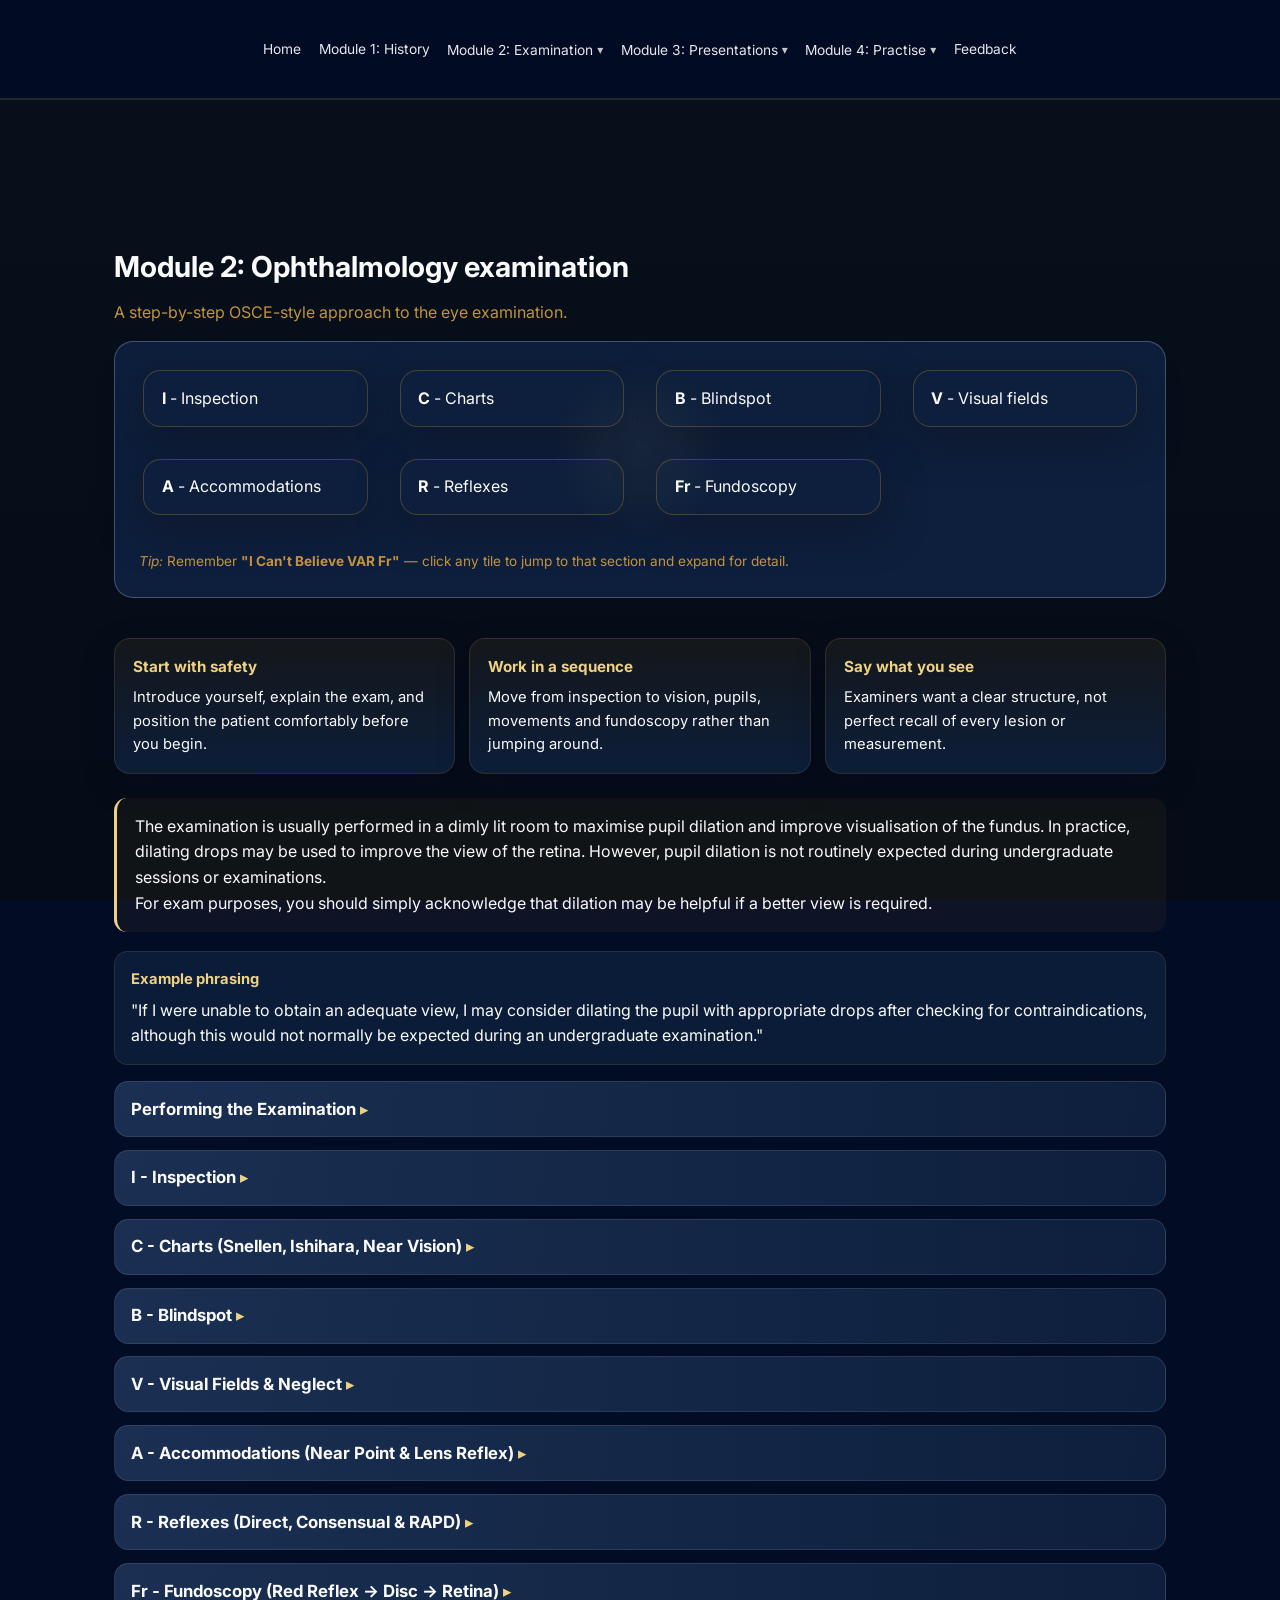
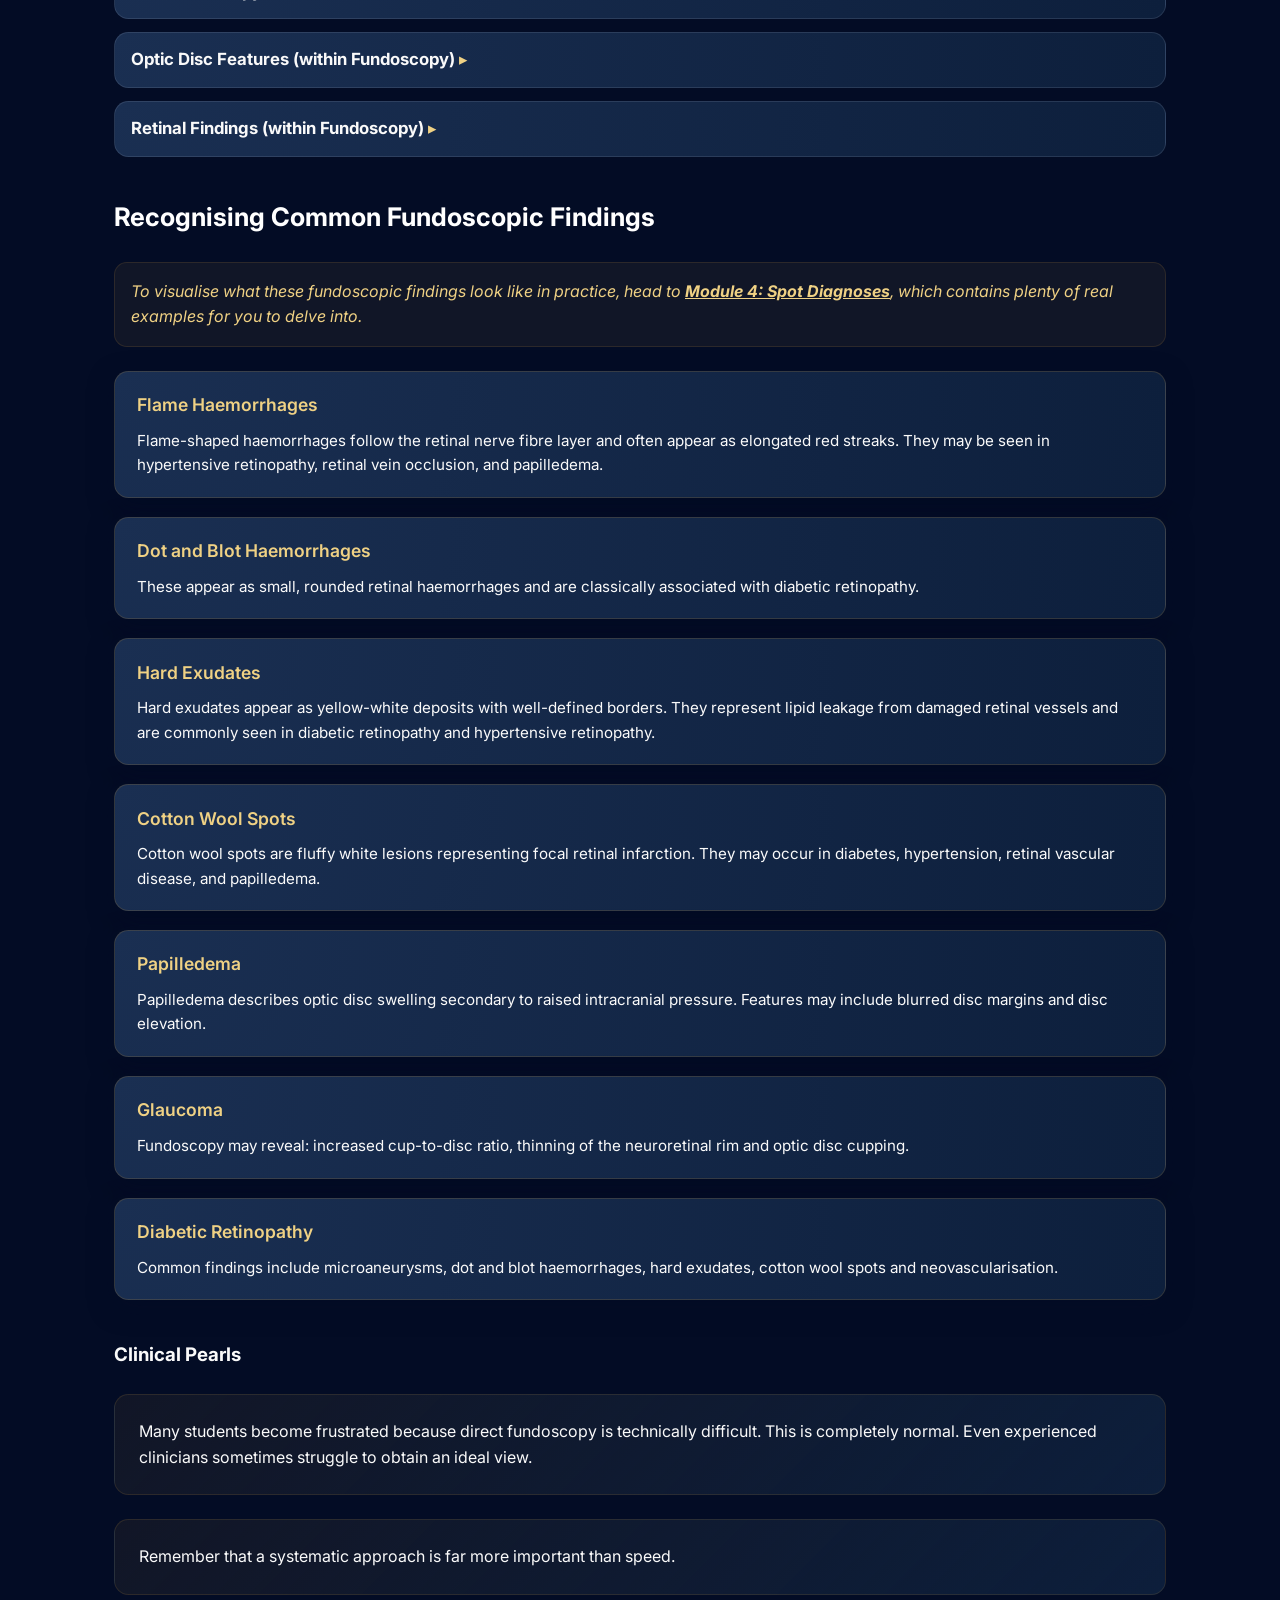
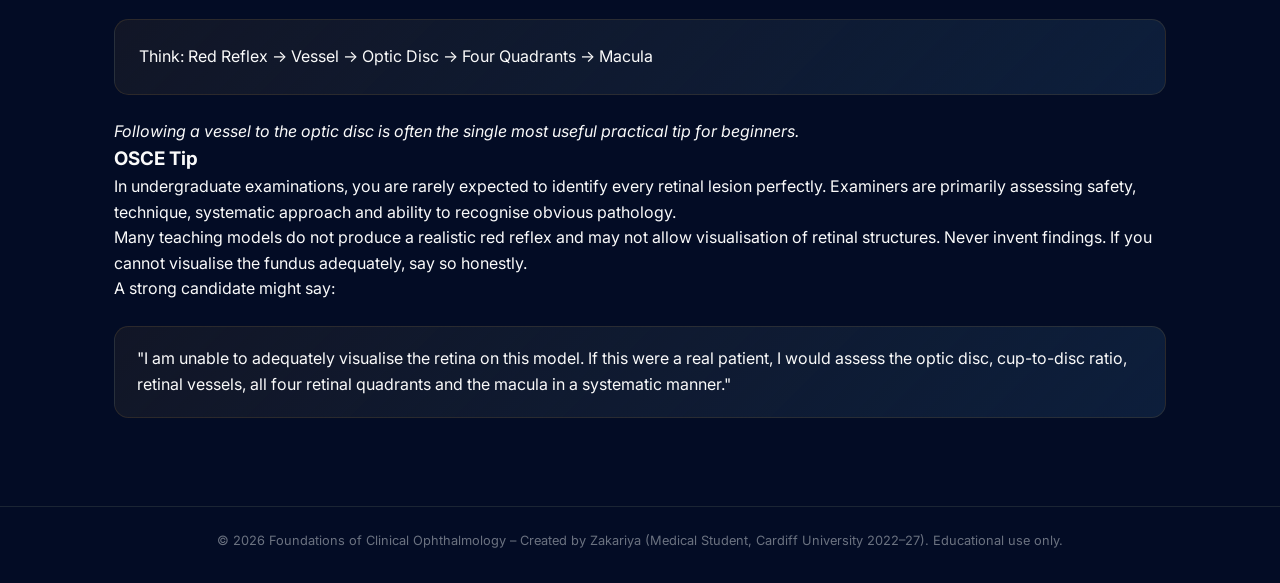
==== commit ab085ffc: "Update website" ====
--- a/module2-exam.html
+++ b/module2-exam.html
@@ -9,7 +9,13 @@
   <link rel="preconnect" href="https://fonts.gstatic.com" crossorigin>
   <link href="https://fonts.googleapis.com/css2?family=Inter:wght@300;400;600;700&family=Playfair+Display:wght@600;700&display=swap" rel="stylesheet">
 </head>
-<body data-progress-module="exam">
+<body class="module2-exam-page" data-progress-module="exam">
+  <div class="page-video-backdrop" aria-hidden="true">
+    <video class="page-video-backdrop-media" autoplay muted loop playsinline>
+      <source src="Doctor_examines_patient_eye_202607050540.mp4" type="video/mp4" />
+    </video>
+    <div class="page-video-backdrop-overlay"></div>
+  </div>
   <header class="top-nav">
     <a class="logo" href="index.html">
       <img src="Images/logo.png" alt="OphthoLearn Logo">
--- a/style.css
+++ b/style.css
@@ -42,6 +42,12 @@
   background: #030c25;
 }
 
+body.module2-exam-page {
+  position: relative;
+  min-height: 100vh;
+  background: #030c25;
+}
+
 .home-video-bg {
   position: fixed;
   inset: 0;
@@ -62,6 +68,13 @@
 
 body.home-page main,
 body.home-page .footer {
+  position: relative;
+  z-index: 2;
+}
+
+body.module2-exam-page header,
+body.module2-exam-page main,
+body.module2-exam-page .footer {
   position: relative;
   z-index: 2;
 }
@@ -2013,9 +2026,10 @@
 .page-video-backdrop {
   position: fixed;
   inset: 0;
-  z-index: -2;
+  z-index: 0;
   overflow: hidden;
   background: #08111d;
+  pointer-events: none;
 }
 
 .page-video-backdrop-media {
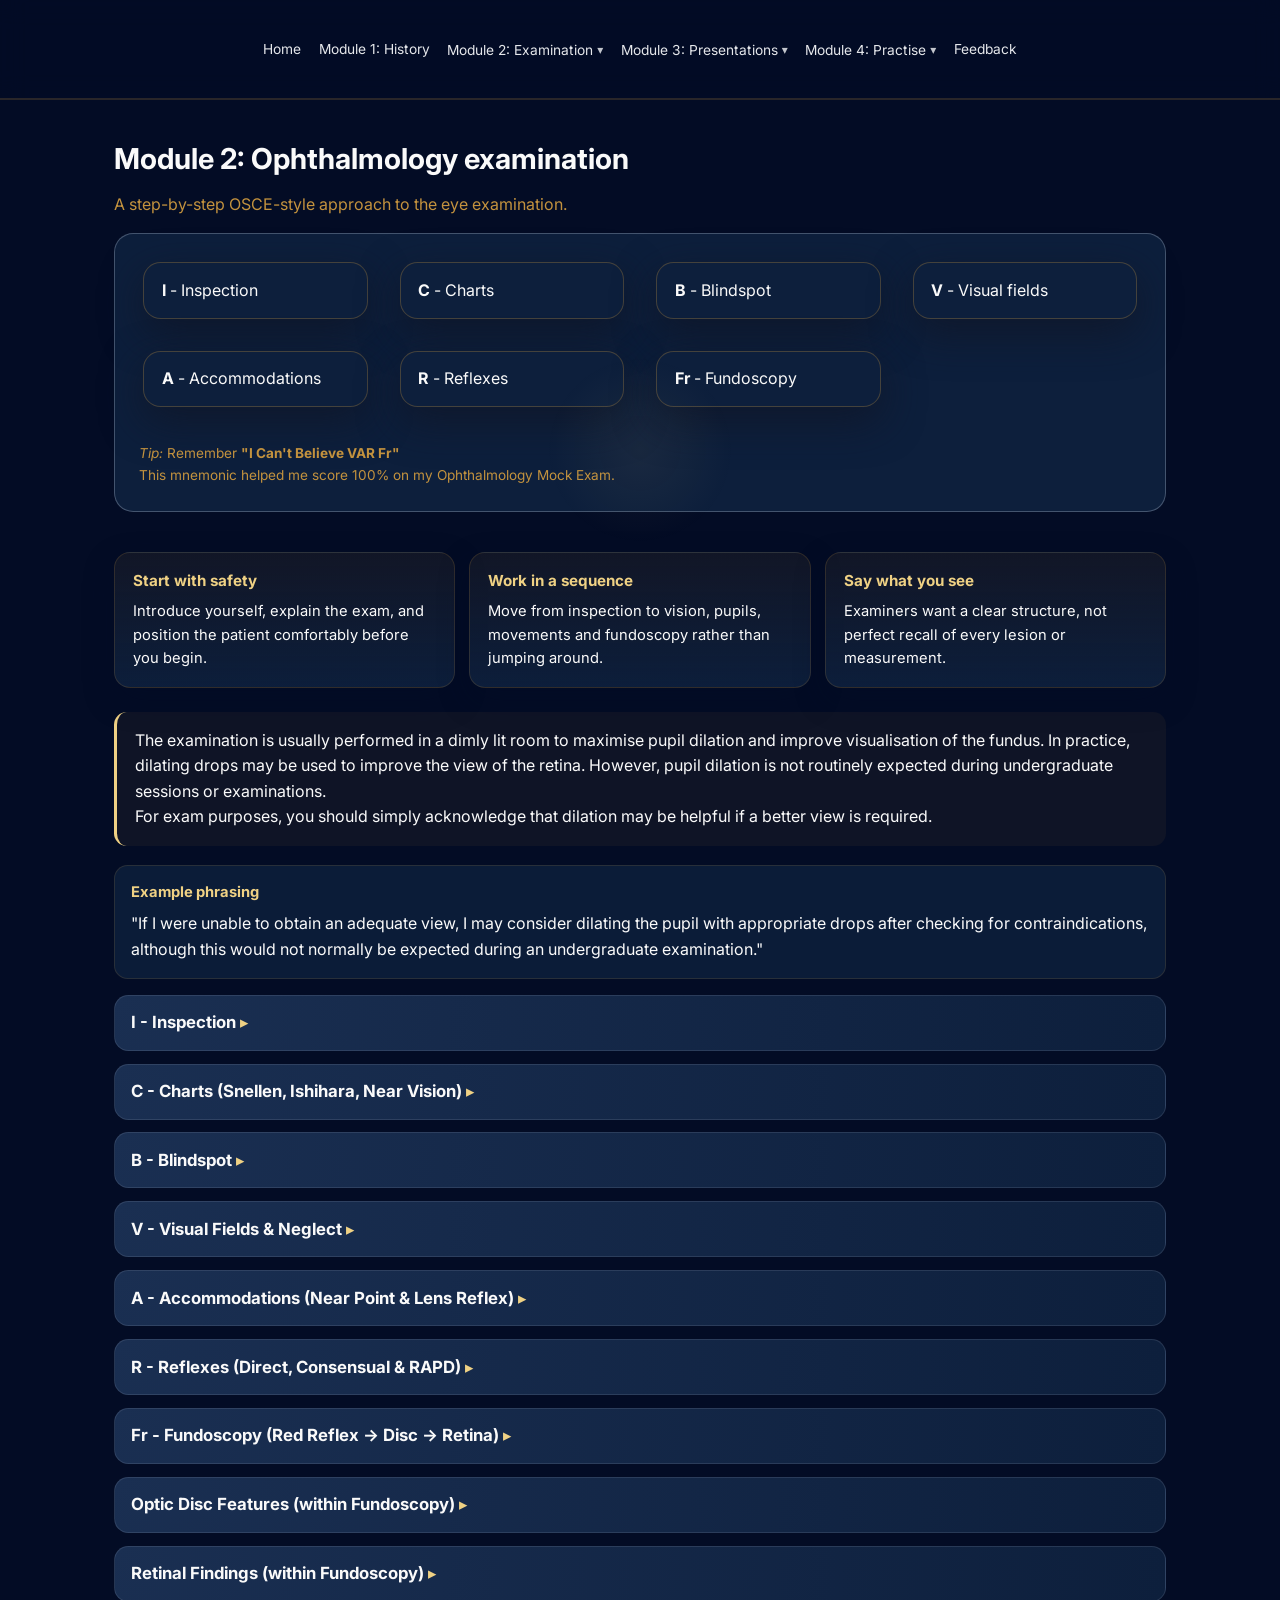
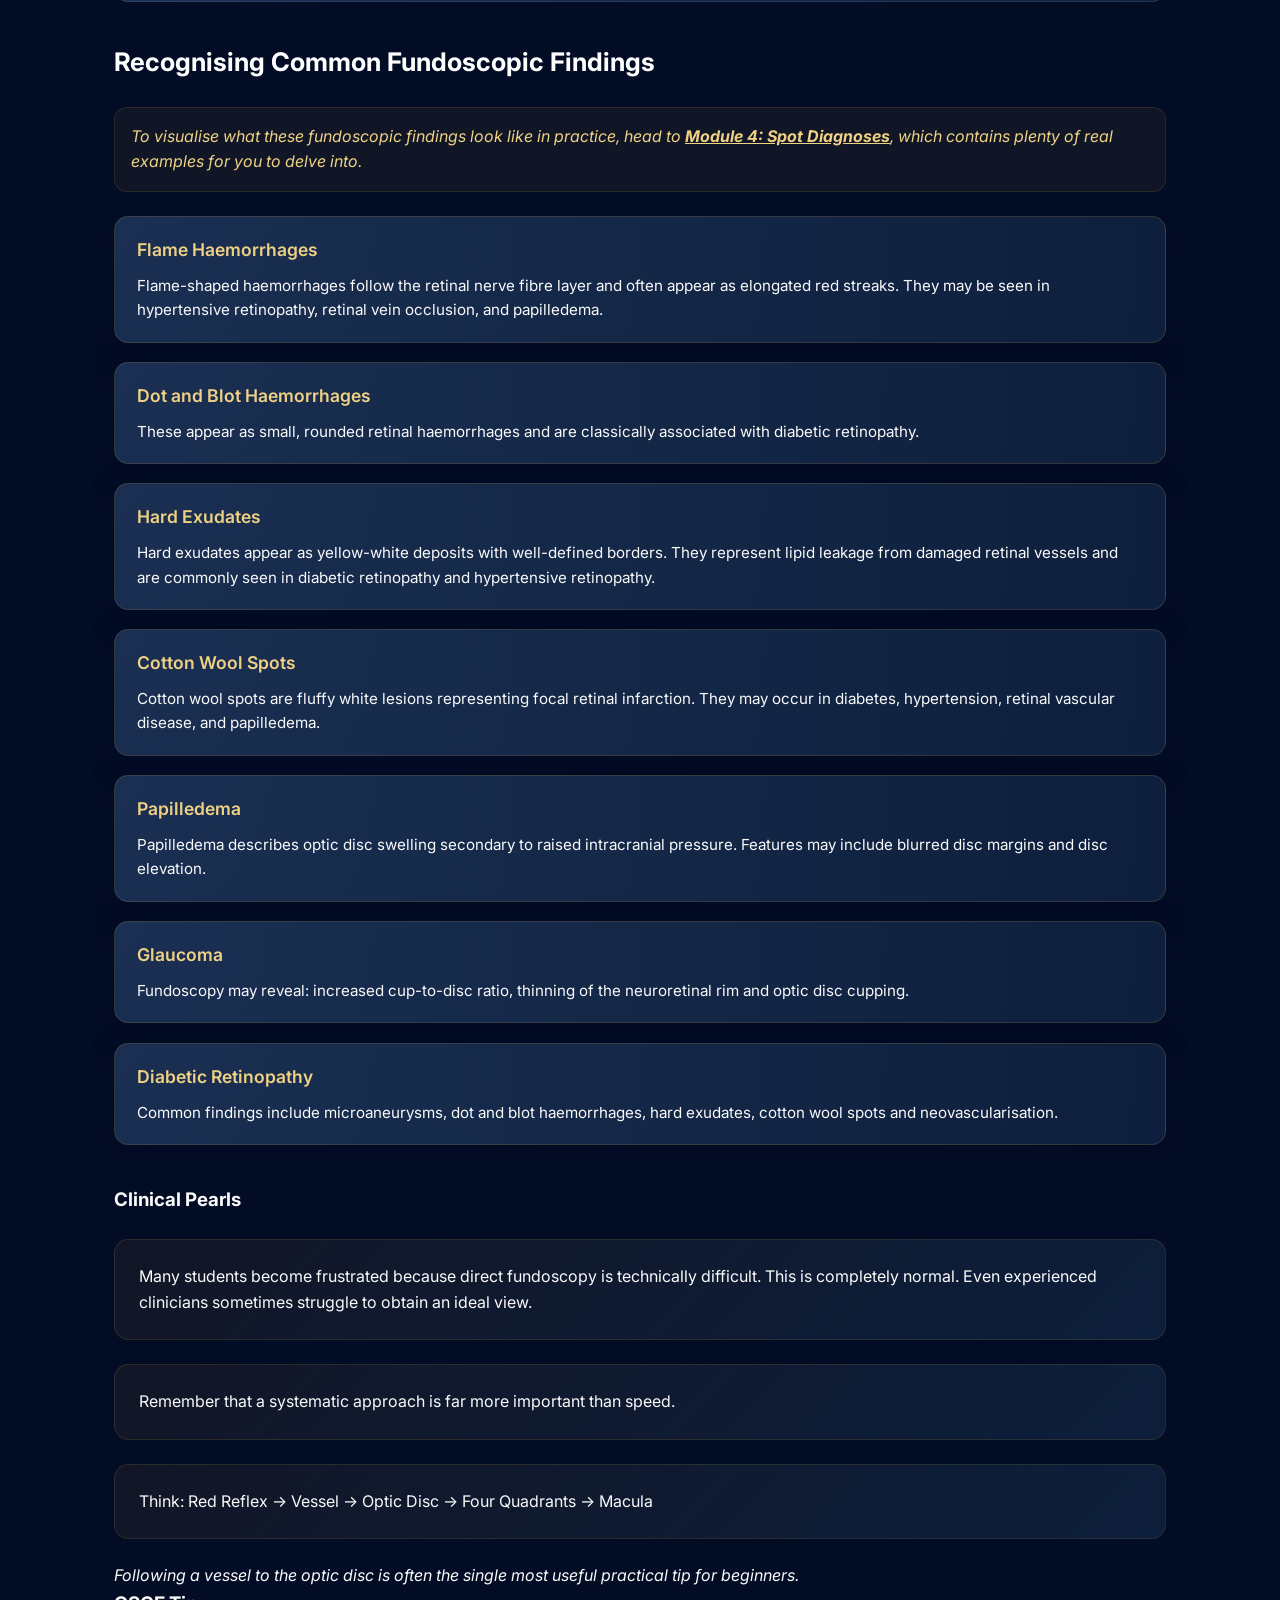
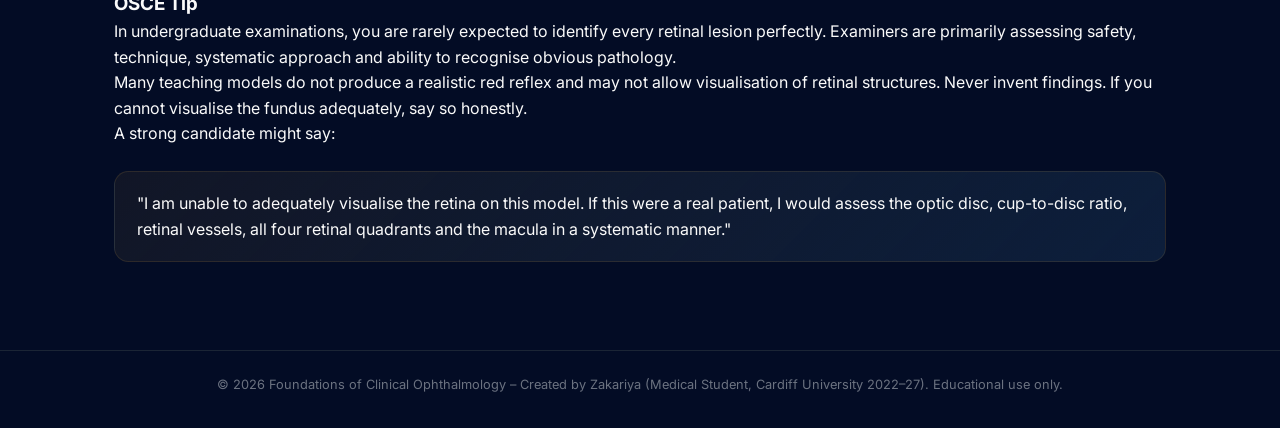
==== commit f0f4c888: "Update OphthoLearn site" ====
--- a/module2-exam.html
+++ b/module2-exam.html
@@ -10,12 +10,6 @@
   <link href="https://fonts.googleapis.com/css2?family=Inter:wght@300;400;600;700&family=Playfair+Display:wght@600;700&display=swap" rel="stylesheet">
 </head>
 <body class="module2-exam-page" data-progress-module="exam">
-  <div class="page-video-backdrop" aria-hidden="true">
-    <video class="page-video-backdrop-media" autoplay muted loop playsinline>
-      <source src="Doctor_examines_patient_eye_202607050540.mp4" type="video/mp4" />
-    </video>
-    <div class="page-video-backdrop-overlay"></div>
-  </div>
   <header class="top-nav">
     <a class="logo" href="index.html">
       <img src="Images/logo.png" alt="OphthoLearn Logo">
@@ -63,7 +57,8 @@
           <a class="module-tab" href="#reflexes"><strong>R</strong> - Reflexes</a>
           <a class="module-tab" href="#fundoscopy"><strong>Fr</strong> - Fundoscopy</a>
         </div>
-        <p class="small-note"><em>Tip:</em> Remember <strong>"I Can't Believe VAR Fr"</strong> — click any tile to jump to that section and expand for detail.</p>
+        <p class="small-note"><em>Tip:</em> Remember <strong>"I Can't Believe VAR Fr"</strong></p>
+        <p class="small-note">This mnemonic helped me score 100% on my Ophthalmology Mock Exam.</p>
       </div>
       <article class="exam-detailed">
         <div class="exam-summary-grid">
@@ -89,27 +84,6 @@
         <div class="exam-callout">
           <h4>Example phrasing</h4>
         <blockquote>"If I were unable to obtain an adequate view, I may consider dilating the pupil with appropriate drops after checking for contraindications, although this would not normally be expected during an undergraduate examination."</blockquote>
-        </div>
-
-        <div id="performing" class="accordion-item">
-          <div class="accordion-header"><h3>Performing the Examination <span class="accordion-icon">▸</span></h3></div>
-          <div class="accordion-body">
-            <div class="exam-callout">
-              <h4>Positioning</h4>
-              <p>When examining the patient's right eye, hold the ophthalmoscope in your right hand and look through it using your right eye. Likewise, when examining the patient's left eye, use your left hand and left eye. Set lens to 0.</p>
-            </div>
-            <p>Begin by asking the patient to look at a distant target behind you and keep their gaze fixed there throughout the examination. Explain that you will place your thumb on their eyebrow so you do not bump into one another. Approach at arm's distance, at a 15 degree angle from the patient's temporal side.</p>
-            <div class="exam-callout">
-              <h4>Finding the fundus</h4>
-              <p>Initially, identify the red reflex and move slowly towards the eye while maintaining it.</p>
-            </div>
-            <p>Note that on many models the red reflex is not visible, but often examiners will ask you to continue as if it has been found.</p>
-            <ul>
-              <li>Identify a retinal vessel first, rather than searching randomly.</li>
-              <li>Follow the vessel back until you reach the optic disc.</li>
-              <li>Use the vessel as a guide to keep the examination systematic.</li>
-            </ul>
-          </div>
         </div>
 
         <div id="inspection" class="accordion-item">
@@ -205,6 +179,21 @@
         <div id="fundoscopy" class="accordion-item">
           <div class="accordion-header"><h3><strong>Fr</strong> - Fundoscopy (Red Reflex → Disc → Retina) <span class="accordion-icon">▸</span></h3></div>
           <div class="accordion-body">
+            <div class="exam-callout">
+              <h4>Positioning</h4>
+              <p>When examining the patient's right eye, hold the ophthalmoscope in your right hand and look through it using your right eye. Likewise, when examining the patient's left eye, use your left hand and left eye. Set lens to 0.</p>
+            </div>
+            <p>Begin by asking the patient to look at a distant target behind you and keep their gaze fixed there throughout the examination. Explain that you will place your thumb on their eyebrow so you do not bump into one another. Approach at arm's distance, at a 15 degree angle from the patient's temporal side.</p>
+            <div class="exam-callout">
+              <h4>Finding the fundus</h4>
+              <p>Initially, identify the red reflex and move slowly towards the eye while maintaining it.</p>
+            </div>
+            <p>Note that on many models the red reflex is not visible, but often examiners will ask you to continue as if it has been found.</p>
+            <ul>
+              <li>Identify a retinal vessel first, rather than searching randomly.</li>
+              <li>Follow the vessel back until you reach the optic disc.</li>
+              <li>Use the vessel as a guide to keep the examination systematic.</li>
+            </ul>
             <p><strong>Red Reflex:</strong> The first step of fundoscopy. Shine the ophthalmoscope light at the pupil from arm's length (~30 cm away). Look for a bright red/orange reflex in both eyes. Absence or dimness suggests media opacity (cataract, corneal scar, vitreous haemorrhage) or retinal detachment.</p>
             <div class="exam-callout">
               <h4>Quick sequence</h4>
--- a/style.css
+++ b/style.css
@@ -48,6 +48,12 @@
   background: #030c25;
 }
 
+body.module4-sba-page {
+  position: relative;
+  min-height: 100vh;
+  background: #030c25;
+}
+
 .home-video-bg {
   position: fixed;
   inset: 0;
@@ -77,6 +83,43 @@
 body.module2-exam-page .footer {
   position: relative;
   z-index: 2;
+}
+
+body.module4-sba-page header,
+body.module4-sba-page main,
+body.module4-sba-page .footer {
+  position: relative;
+}
+
+body.module4-sba-page header {
+  z-index: 40;
+}
+
+body.module4-sba-page main,
+body.module4-sba-page .footer {
+  z-index: 1;
+}
+
+body.module4-sba-page .top-nav {
+  min-height: 66px;
+  padding: 0 1rem;
+}
+
+body.module4-sba-page main {
+  margin-top: 10px;
+}
+
+body.module4-sba-page .section {
+  margin-top: 0.9rem;
+}
+
+#module4-sba {
+  position: relative;
+  padding: 0.7rem 1.2rem 1.4rem;
+  border-radius: 1.6rem;
+  background: rgba(3, 12, 37, 0.82);
+  border: 1px solid rgba(195, 146, 62, 0.14);
+  box-shadow: 0 24px 60px rgba(2, 6, 23, 0.66);
 }
 
 /* Layout */
@@ -127,8 +170,38 @@
   margin-top: 9rem;
 }
 
+#module2-exam h2 {
+  margin-top: -3.5rem;
+}
+
 #module4-spot h2 {
   margin-top: 10.5rem;
+}
+
+#module4-sba h2 {
+  margin-top: 0;
+}
+.sba-feedback-prompt {
+  margin-bottom: 0.5rem;
+  padding: 0.6rem 0.95rem;
+  border-radius: 1rem;
+  background: rgba(3, 12, 37, 0.95);
+  border: 1px solid rgba(195, 146, 62, 0.22);
+  box-shadow: 0 18px 44px rgba(2, 6, 23, 0.44);
+}
+
+.sba-feedback-prompt {
+  display: flex;
+  flex-wrap: wrap;
+  align-items: center;
+  justify-content: space-between;
+  gap: 0.8rem 1rem;
+  margin-top: 1.1rem;
+}
+
+.sba-feedback-prompt p {
+  color: #f8fafc;
+  margin: 0;
 }
 
 #module3-common h2,
@@ -283,7 +356,7 @@
   border: 1px solid rgba(195, 146, 62, 0.2);
   background: rgba(13, 31, 60, 0.98);
   box-shadow: var(--shadow-strong);
-  z-index: 20;
+  z-index: 60;
 }
 
 .dropdown-right .dropdown-menu {
@@ -1702,9 +1775,10 @@
 }
 
 #module4-spot .spot-option-btn {
+  position: relative;
   text-align: left;
   border-radius: 0.95rem;
-  padding: 0.8rem 0.95rem;
+  padding: 0.8rem 0.95rem 1.7rem;
   cursor: pointer;
   font-size: 0.96rem;
   min-height: 3.2rem;
@@ -1717,8 +1791,9 @@
 
 #module4-spot .spot-option-btn.correct::after {
   content: "Correct";
-  display: block;
-  margin-top: 0.35rem;
+  position: absolute;
+  left: 0.95rem;
+  bottom: 0.55rem;
   font-size: 0.78rem;
   color: #bbf7d0;
 }
@@ -1730,8 +1805,9 @@
 
 #module4-spot .spot-option-btn.incorrect::after {
   content: "Selected";
-  display: block;
-  margin-top: 0.35rem;
+  position: absolute;
+  left: 0.95rem;
+  bottom: 0.55rem;
   font-size: 0.78rem;
   color: #fecaca;
 }
@@ -1880,6 +1956,50 @@
 }
 
 /* LIGHTBOX */
+.resources-reference-card {
+  margin-top: 2rem;
+  padding: 1.2rem 1.25rem;
+  border-radius: 1.2rem;
+  background: rgba(13, 31, 60, 0.92);
+  border: 1px solid rgba(195, 146, 62, 0.16);
+  box-shadow: 0 16px 38px rgba(15, 23, 42, 0.55);
+}
+
+.resources-reference-card h3 {
+  margin: 0 0 0.5rem;
+  color: #efd184;
+  font-size: 1.1rem;
+}
+
+.resources-reference-card p {
+  color: #cbd5f5;
+  margin-bottom: 0.95rem;
+}
+
+.resources-reference-list {
+  list-style: none;
+  padding: 0;
+  margin: 0;
+  display: grid;
+  gap: 0.55rem;
+}
+
+.resources-reference-list li {
+  margin: 0;
+}
+
+.resources-reference-list a {
+  color: #e5e7eb;
+  text-decoration: none;
+  display: inline-block;
+  padding: 0.4rem 0;
+}
+
+.resources-reference-list a:hover {
+  color: #efd184;
+  text-decoration: underline;
+}
+
 .lightbox {
   position: fixed;
   inset: 0;
@@ -1935,18 +2055,6 @@
 }
 
 /* QUIZ LAYOUT */
-.compact-header {
-  margin-bottom: 1rem;
-}
-
-.sba-summary-card {
-  margin-bottom: 1.2rem;
-  padding: 1rem 1.1rem;
-  border-radius: 1rem;
-  background: linear-gradient(180deg, rgba(11, 19, 32, 0.92), rgba(15, 23, 42, 0.95));
-  border: 1px solid rgba(195, 146, 62, 0.18);
-}
-
 #quizContainer {
   display: grid;
   gap: 1rem;
@@ -1955,19 +2063,19 @@
 .quiz-question {
   padding: 1.1rem 1.1rem 1rem;
   border-radius: 1.2rem;
-  border: 1px solid rgba(195, 146, 62, 0.16);
-  background: rgba(11, 19, 32, 0.82);
-  box-shadow: 0 10px 24px rgba(2, 6, 23, 0.16);
+  border: 1px solid rgba(195, 146, 62, 0.26);
+  background: rgba(3, 12, 37, 0.97);
+  box-shadow: 0 18px 42px rgba(2, 6, 23, 0.55);
 }
 
 .quiz-question h4 {
   margin-bottom: 0.55rem;
-  color: var(--gold-soft);
+  color: #f8e7b0;
 }
 
 .quiz-stem {
   margin: 0 0 0.9rem;
-  color: var(--text-main);
+  color: #f8fafc;
   line-height: 1.65;
 }
 
@@ -1983,8 +2091,8 @@
   margin-bottom: 0.65rem;
   padding: 0.8rem 0.9rem;
   border-radius: 0.95rem;
-  background: rgba(255, 255, 255, 0.03);
-  border: 1px solid rgba(148, 163, 184, 0.18);
+  background: rgba(255, 255, 255, 0.05);
+  border: 1px solid rgba(148, 163, 184, 0.28);
   cursor: pointer;
   transition: border-color 0.2s ease, background-color 0.2s ease, transform 0.2s ease;
 }
@@ -2021,6 +2129,7 @@
   display: inline-block;
   line-height: 1.45;
   width: calc(100% - 4.1rem);
+  color: #f8fafc;
 }
 
 .page-video-backdrop {
@@ -2036,13 +2145,13 @@
   width: 100%;
   height: 100%;
   object-fit: cover;
-  filter: saturate(0.85) contrast(1.05) brightness(0.42);
+  filter: saturate(0.72) contrast(0.95) brightness(0.26);
 }
 
 .page-video-backdrop-overlay {
   position: absolute;
   inset: 0;
-  background: linear-gradient(180deg, rgba(4, 10, 20, 0.2), rgba(4, 10, 20, 0.72));
+  background: linear-gradient(180deg, rgba(3, 12, 37, 0.7), rgba(3, 12, 37, 0.9));
 }
 
 .quiz-option.is-correct {
@@ -2059,9 +2168,9 @@
   margin-top: 0.95rem;
   padding: 0.95rem 1rem;
   border-radius: 1rem;
-  background: rgba(195, 146, 62, 0.1);
-  border: 1px solid rgba(195, 146, 62, 0.22);
-  color: var(--text-main);
+  background: rgba(195, 146, 62, 0.14);
+  border: 1px solid rgba(195, 146, 62, 0.28);
+  color: #f8fafc;
   line-height: 1.6;
 }
 
@@ -2083,6 +2192,10 @@
   margin: 0;
   font-weight: 600;
   color: var(--text-main);
+}
+
+.sba-feedback-prompt {
+  margin-top: 1rem;
 }
 
 /* Quiz button spacing */
